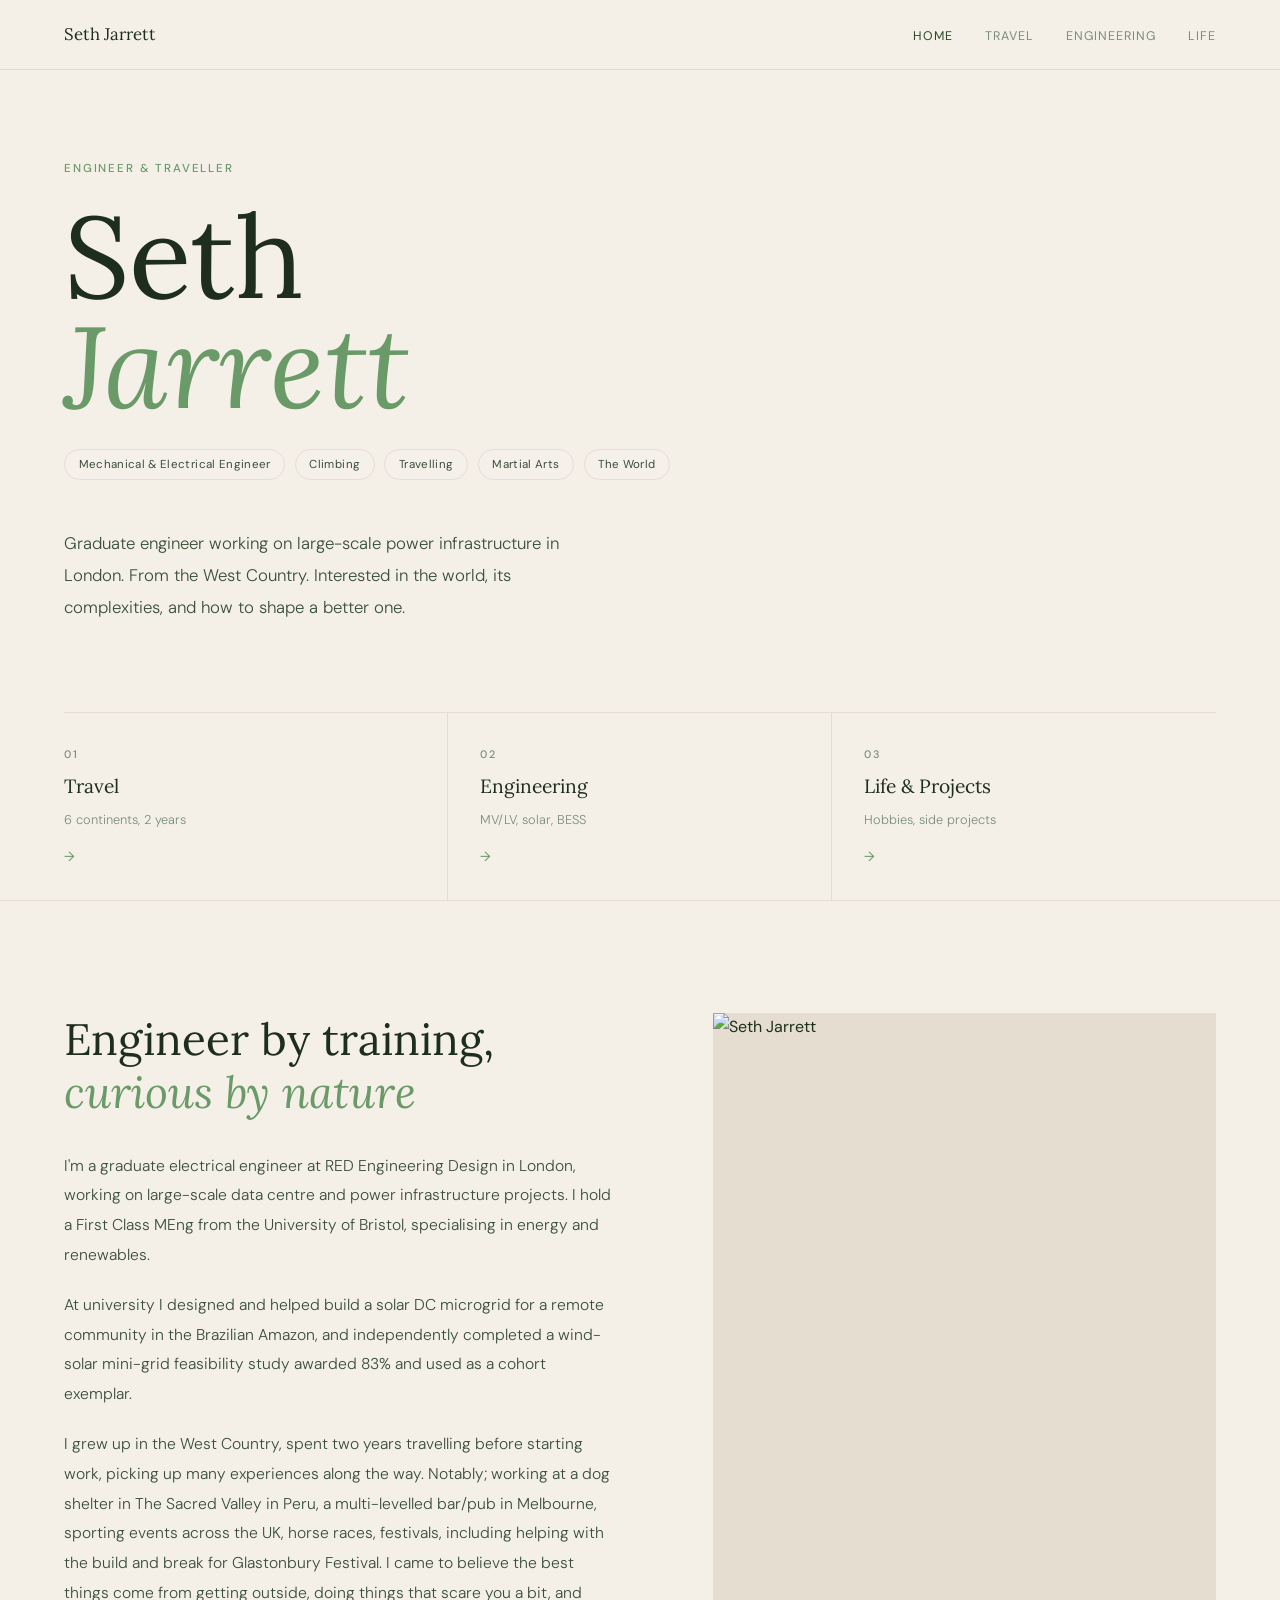
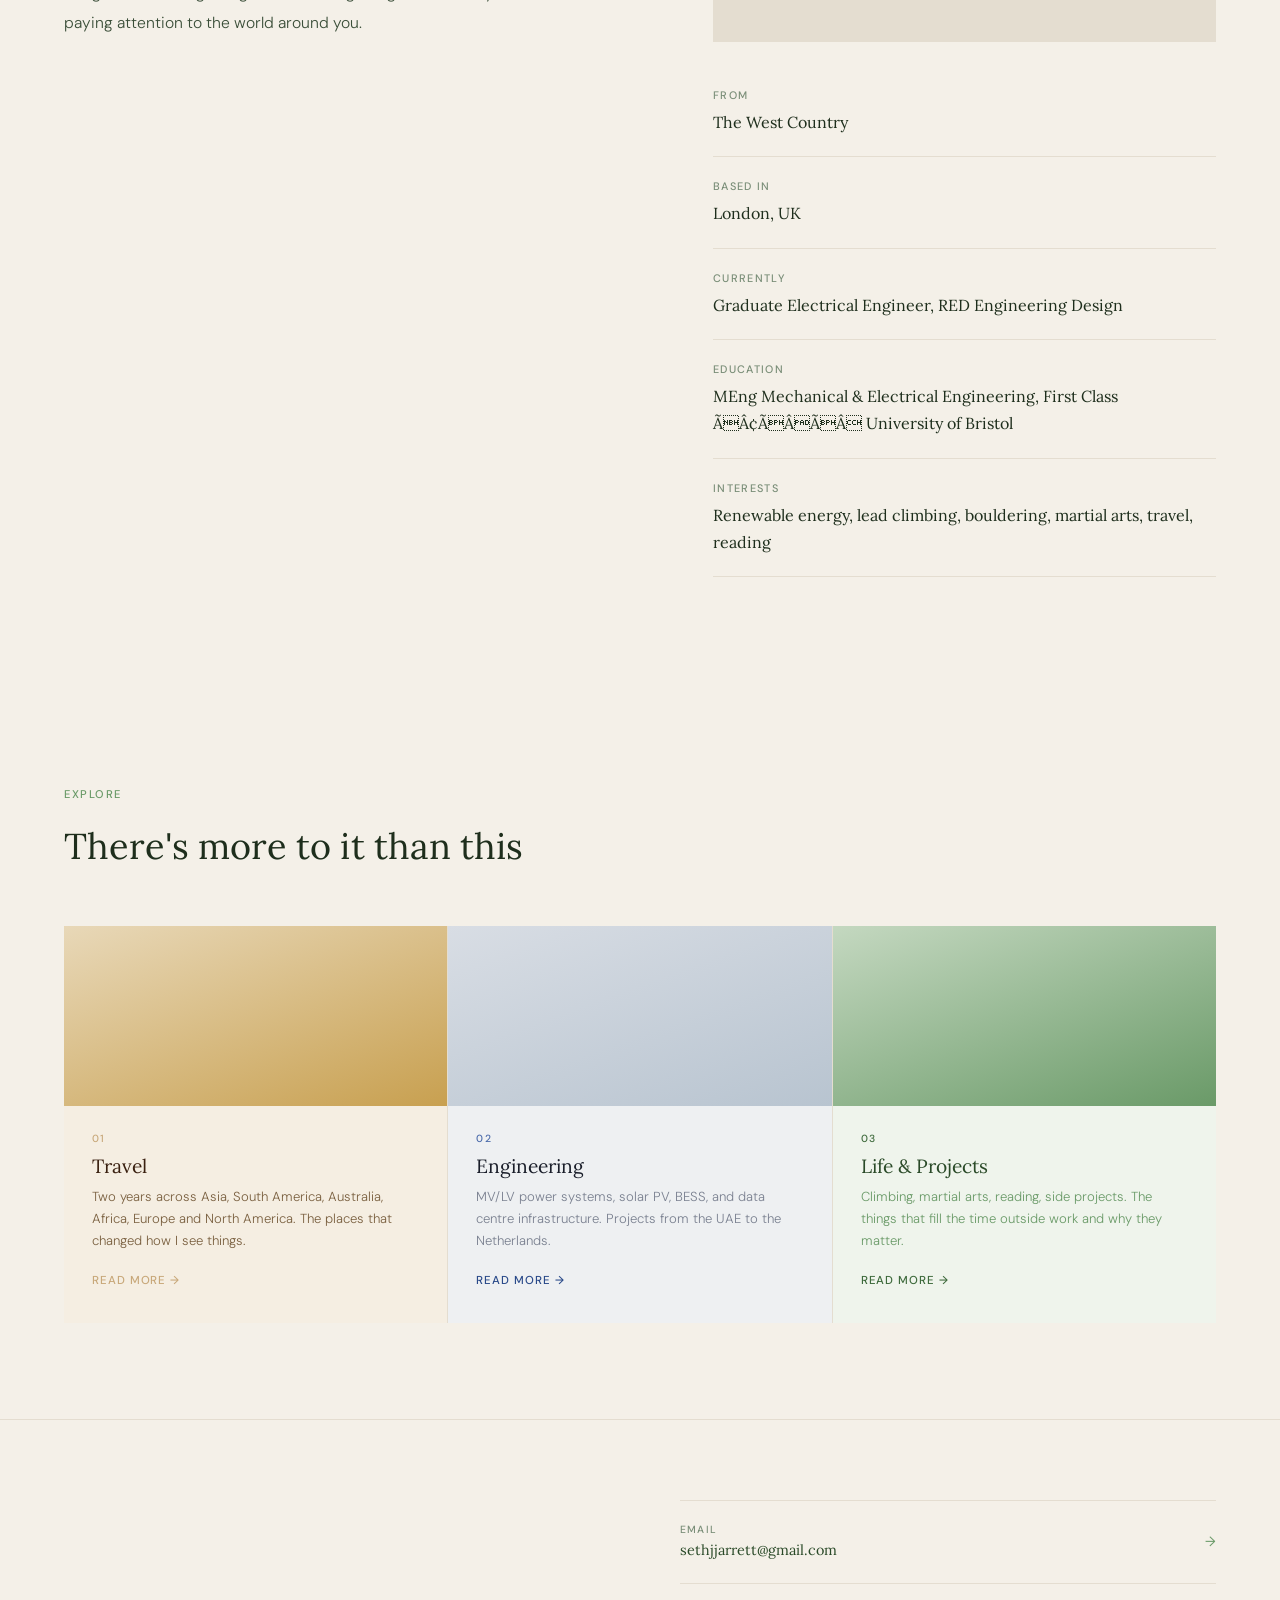
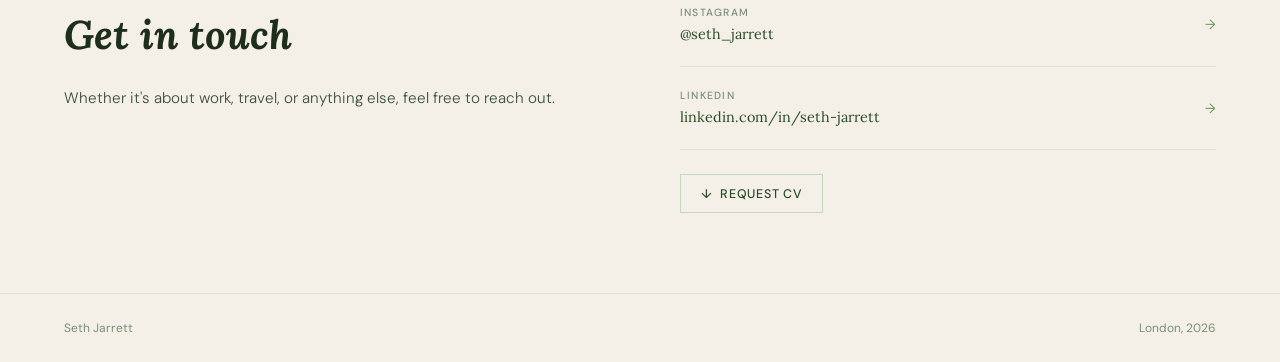
==== index.html @ f886f897 "Fix portrait photo" ====
<!DOCTYPE html>
<html lang="en">
<head>
<meta charset="UTF-8">
<meta name="viewport" content="width=device-width, initial-scale=1.0">
<title>Seth Jarrett</title>
<link rel="preconnect" href="https://fonts.googleapis.com">
<link href="https://fonts.googleapis.com/css2?family=Lora:ital,wght@0,400;0,500;1,400&family=DM+Sans:opsz,wght@9..40,300;9..40,400;9..40,500&display=swap" rel="stylesheet">
<link rel="stylesheet" href="style.css">
<style>
*,*::before,*::after{box-sizing:border-box;margin:0;padding:0;}
html{scroll-behavior:smooth;}
body{font-family:var(--sans);background:var(--stone);color:var(--ink);line-height:1.7;font-size:16px;min-height:100vh;}

nav{position:fixed;top:0;left:0;right:0;z-index:100;display:flex;justify-content:space-between;align-items:center;padding:1.25rem 4rem;background:rgba(244,240,232,0.96);backdrop-filter:blur(12px);border-bottom:1px solid var(--rule);}
.nav-name{font-family:var(--serif);font-size:1.05rem;color:var(--ink);text-decoration:none;}
.nav-links{display:flex;gap:2rem;list-style:none;}
.nav-links a{font-size:0.78rem;color:var(--ink-muted);text-decoration:none;letter-spacing:0.08em;text-transform:uppercase;transition:color 0.25s;}
.nav-links a:hover,.nav-links a.active{color:var(--green);}

.hero{min-height:100vh;display:grid;grid-template-rows:1fr auto;padding:0 4rem;padding-top:80px;}
.hero-main{display:flex;flex-direction:column;justify-content:flex-end;padding-bottom:3rem;}
.hero-eyebrow{font-size:0.72rem;font-weight:500;letter-spacing:0.16em;text-transform:uppercase;color:var(--green-light);margin-bottom:1.5rem;}
.hero-name{font-family:var(--serif);font-size:clamp(4rem,9vw,7.5rem);font-weight:400;line-height:0.95;color:var(--ink);margin-bottom:1.75rem;}
.hero-name em{font-style:italic;color:var(--green-light);}
.hero-desc{font-size:1.05rem;color:var(--ink-soft);font-weight:300;line-height:1.9;max-width:520px;margin-bottom:2.5rem;}
.hero-tags{display:flex;gap:0.6rem;flex-wrap:wrap;margin-bottom:3rem;}
.hero-tag{font-size:0.72rem;font-weight:400;padding:0.3rem 0.85rem;border-radius:20px;letter-spacing:0.03em;background:rgba(255,255,255,0.08);color:var(--ink-soft);border:1px solid var(--stone3);}

.hero-bottom{display:grid;grid-template-columns:1fr 1fr 1fr;border-top:1px solid var(--stone3);}
.hero-nav-card{padding:2rem 0;text-decoration:none;display:flex;flex-direction:column;gap:0.4rem;border-right:1px solid var(--stone3);padding-right:2rem;transition:all 0.2s;}
.hero-nav-card:last-child{border-right:none;padding-left:2rem;padding-right:0;}
.hero-nav-card:nth-child(2){padding-left:2rem;}
.hero-nav-num{font-size:0.68rem;font-weight:500;letter-spacing:0.14em;text-transform:uppercase;color:var(--ink-muted);}
.hero-nav-title{font-family:var(--serif);font-size:1.2rem;color:var(--ink);transition:color 0.2s;}
.hero-nav-card:hover .hero-nav-title{color:var(--green);}
.hero-nav-sub{font-size:0.8rem;color:var(--ink-muted);font-weight:300;}
.hero-nav-arrow{font-size:0.85rem;color:var(--green-light);margin-top:0.5rem;transition:transform 0.2s;}
.hero-nav-card:hover .hero-nav-arrow{transform:translateX(4px);}

.about{padding:7rem 4rem;display:grid;grid-template-columns:1.1fr 1fr;gap:6rem;border-top:1px solid var(--stone3);}
.about-title{font-family:var(--serif);font-size:clamp(1.75rem,3.5vw,2.75rem);font-weight:400;color:var(--ink);line-height:1.2;margin-bottom:2rem;}
.about-title em{font-style:italic;color:var(--green-light);}
.about-body p{font-size:0.98rem;color:var(--ink-soft);font-weight:300;line-height:1.9;margin-bottom:1.25rem;}
.facts{display:flex;flex-direction:column;}
.fact{padding:1.25rem 0;border-bottom:1px solid var(--stone3);}
.fact:first-child{border-top:1px solid var(--stone3);}
.fact-label{font-size:0.68rem;font-weight:500;letter-spacing:0.12em;text-transform:uppercase;color:var(--ink-muted);margin-bottom:0.3rem;}
.fact-value{font-family:var(--serif);font-size:1rem;color:var(--ink);}

.photo-hero{width:100%;height:100%;object-fit:cover;display:block;}
.photo-placeholder{width:100%;height:100%;background:linear-gradient(160deg,var(--stone3) 0%,var(--stone2) 60%,var(--green-pale) 100%);display:flex;flex-direction:column;align-items:center;justify-content:center;gap:1rem;}
.placeholder-text{font-size:0.75rem;letter-spacing:0.12em;text-transform:uppercase;color:var(--ink-muted);opacity:0.5;}

.facts-row{padding:3rem 4rem;display:grid;grid-template-columns:repeat(4,1fr);border-top:1px solid var(--stone3);border-bottom:1px solid var(--stone3);background:var(--stone2);}
.fact-col{padding:0 2rem;border-right:1px solid var(--stone3);}
.fact-col:first-child{padding-left:0;}
.fact-col:last-child{border-right:none;}

.chapters{padding:6rem 4rem;}
.chapters-eyebrow{font-size:0.7rem;font-weight:500;letter-spacing:0.14em;text-transform:uppercase;color:var(--green-light);margin-bottom:0.75rem;}
.chapters-title{font-family:var(--serif);font-size:clamp(1.5rem,3vw,2.25rem);font-weight:400;color:var(--ink);margin-bottom:3rem;}
.chapters-grid{display:grid;grid-template-columns:repeat(3,1fr);gap:1px;background:var(--stone3);}

.chapter-card{text-decoration:none;display:flex;flex-direction:column;background:var(--stone);transition:background 0.25s;}
.chapter-card:hover{background:var(--warm-pale);}
.chapter-swatch{height:180px;position:relative;overflow:hidden;}
.chapter-body{padding:1.5rem 1.75rem 2rem;}
.chapter-num{font-size:0.65rem;font-weight:500;letter-spacing:0.14em;text-transform:uppercase;margin-bottom:0.5rem;}
.chapter-name{font-family:var(--serif);font-size:1.2rem;margin-bottom:0.5rem;line-height:1.2;}
.chapter-desc{font-size:0.82rem;font-weight:300;line-height:1.65;margin-bottom:1.25rem;}
.chapter-link{font-size:0.72rem;font-weight:500;letter-spacing:0.08em;text-transform:uppercase;display:flex;align-items:center;gap:0.4rem;transition:gap 0.2s;}
.chapter-card:hover .chapter-link{gap:0.75rem;}

/* Travel card -- warm amber */
.card-travel{background:#F5EEE2;}
.card-travel .chapter-swatch{background:linear-gradient(160deg,#E8D8B8 0%,#C8A050 100%);}
.card-travel .chapter-num{color:var(--warm);}
.card-travel .chapter-name{color:#3A2010;}
.card-travel .chapter-desc{color:#7A6040;}
.card-travel .chapter-link{color:var(--warm);}

/* Engineering card -- cool slate */
.card-engineering{background:#EEF0F2;}
.card-engineering .chapter-swatch{background:linear-gradient(160deg,#D8DDE4 0%,#B8C4D0 100%);}
.card-engineering .chapter-num{color:var(--eng-blue-light);}
.card-engineering .chapter-name{color:var(--eng-ink);}
.card-engineering .chapter-desc{color:var(--eng-ink-muted);}
.card-engineering .chapter-link{color:var(--eng-blue);}

/* Life card -- sage green */
.card-life{background:#EFF4EC;}
.card-life .chapter-swatch{background:linear-gradient(160deg,var(--green-pale) 0%,var(--green-light) 100%);}
.card-life .chapter-num{color:var(--green-mid);}
.card-life .chapter-name{color:var(--green);}
.card-life .chapter-desc{color:var(--green-light);}
.card-life .chapter-link{color:var(--green-mid);}

.contact-strip{margin:0 4rem 5rem;padding:2.5rem 3rem;background:var(--green-dim);border:1px solid var(--green-pale);display:flex;justify-content:space-between;align-items:center;}
.contact-strip-text{font-family:var(--serif);font-size:1.15rem;font-style:italic;color:var(--ink-soft);}
.contact-links{display:flex;gap:2.5rem;}
.contact-link{font-size:0.85rem;color:var(--green);text-decoration:none;transition:color 0.2s;}
.contact-link:hover{color:var(--green-light);}

.contact-section{padding:5rem 4rem;display:grid;grid-template-columns:1fr 1fr;gap:5rem;align-items:center;border-top:1px solid var(--stone3);}
.contact-title{font-family:var(--serif);font-size:clamp(1.5rem,3.5vw,2.5rem);font-style:italic;color:var(--ink);margin-bottom:1rem;}
.contact-sub{font-size:0.95rem;color:var(--ink-soft);font-weight:300;line-height:1.8;}
.contact-link-row{display:flex;align-items:center;justify-content:space-between;padding:1.25rem 0;border-bottom:1px solid var(--stone3);text-decoration:none;transition:padding-left 0.2s;}
.contact-link-row:first-child{border-top:1px solid var(--stone3);}
.contact-link-row:hover{padding-left:0.5rem;}
.contact-link-label{font-size:0.65rem;font-weight:500;letter-spacing:0.12em;text-transform:uppercase;color:var(--ink-muted);}
.contact-link-value{font-size:0.9rem;color:var(--green);font-family:var(--serif);}
.contact-link-arrow{font-size:0.85rem;color:var(--green-light);}

footer{padding:1.5rem 4rem;border-top:1px solid var(--stone3);display:flex;justify-content:space-between;}
.footer-text{font-size:0.75rem;color:var(--ink-muted);}

.cv-trigger{display:inline-flex;align-items:center;gap:0.5rem;font-size:0.78rem;font-weight:500;letter-spacing:0.06em;text-transform:uppercase;color:var(--green);border:1.5px solid var(--green-pale);padding:0.65rem 1.25rem;cursor:pointer;background:transparent;transition:all 0.2s;font-family:var(--sans);margin-top:1.5rem;}
.cv-trigger:hover{background:var(--green-dim);border-color:var(--green-light);}
.cv-overlay{position:fixed;inset:0;background:rgba(30,46,28,0.55);backdrop-filter:blur(4px);z-index:200;display:flex;align-items:center;justify-content:center;opacity:0;pointer-events:none;transition:opacity 0.25s;}
.cv-overlay.open{opacity:1;pointer-events:all;}
.cv-modal{background:var(--stone);max-width:460px;width:calc(100% - 3rem);padding:2.75rem;position:relative;transform:translateY(16px);transition:transform 0.25s;}
.cv-overlay.open .cv-modal{transform:none;}
.cv-close{position:absolute;top:1.1rem;right:1.1rem;background:none;border:none;font-size:1.3rem;color:var(--ink-muted);cursor:pointer;line-height:1;padding:0.2rem 0.4rem;}
.cv-eyebrow{font-size:0.68rem;font-weight:500;letter-spacing:0.14em;text-transform:uppercase;color:var(--green-light);margin-bottom:0.6rem;}
.cv-title{font-family:var(--serif);font-size:1.55rem;font-weight:400;color:var(--ink);margin-bottom:0.6rem;}
.cv-sub{font-size:0.88rem;color:var(--ink-soft);font-weight:300;line-height:1.7;margin-bottom:1.75rem;}
.cv-form{display:flex;flex-direction:column;gap:0.85rem;}
.cv-input{padding:0.7rem 0.9rem;border:1.5px solid var(--stone3);background:var(--stone);font-size:0.88rem;font-family:var(--sans);color:var(--ink);outline:none;transition:border-color 0.2s;}
.cv-input:focus{border-color:var(--green-light);}
.cv-submit{padding:0.8rem 1.4rem;background:var(--green);color:#fff;border:none;font-size:0.8rem;font-weight:500;letter-spacing:0.06em;text-transform:uppercase;font-family:var(--sans);cursor:pointer;transition:background 0.2s;text-align:left;}
.cv-submit:hover{background:var(--green-mid);}
.cv-done{display:none;text-align:center;padding:0.5rem 0;}
.cv-done-check{font-size:1.75rem;margin-bottom:0.6rem;}
.cv-done-title{font-family:var(--serif);font-size:1.1rem;color:var(--ink);margin-bottom:0.35rem;}
.cv-done-sub{font-size:0.83rem;color:var(--ink-muted);font-weight:300;}

.fade{opacity:0;transform:translateY(16px);transition:opacity 0.65s ease,transform 0.65s ease;}
.fade.in{opacity:1;transform:none;}

@media(max-width:860px){
  nav{padding:1rem 1.5rem;}
  .hero{padding:0 1.5rem;padding-top:80px;}
  .hero-bottom{grid-template-columns:1fr;}
  .hero-nav-card,.hero-nav-card:nth-child(2),.hero-nav-card:last-child{padding:1.25rem 0;border-right:none;border-bottom:1px solid var(--stone3);}
  .about{padding:4rem 1.5rem;grid-template-columns:1fr;gap:3rem;}
  .facts-row{padding:2rem 1.5rem;grid-template-columns:1fr 1fr;}
  .chapters{padding:4rem 1.5rem;}
  .chapters-grid{grid-template-columns:1fr;}
  .contact-strip{margin:0 1.5rem 3rem;flex-direction:column;gap:1.5rem;text-align:center;}
  .contact-links{flex-direction:column;gap:0.75rem;align-items:center;}
  .contact-section{padding:4rem 1.5rem;grid-template-columns:1fr;gap:3rem;}
  footer{padding:1.5rem;flex-direction:column;gap:0.4rem;}
}
</style>
</head>
<body>

<nav>
  <a href="index.html" class="nav-name">Seth Jarrett</a>
  <ul class="nav-links">
    <li><a href="index.html" class="active">Home</a></li>
    <li><a href="travel.html">Travel</a></li>
    <li><a href="engineering.html">Engineering</a></li>
    <li><a href="life.html">Life</a></li>
  </ul>
</nav>

<section class="hero">
  <div class="hero-main">
    <p class="hero-eyebrow">Engineer &amp; Traveller</p>
    <h1 class="hero-name">Seth<br><em>Jarrett</em></h1>
    <div class="hero-tags">
      <span class="hero-tag">Mechanical &amp; Electrical Engineer</span>
      <span class="hero-tag">Climbing</span>
      <span class="hero-tag">Travelling</span>
      <span class="hero-tag">Martial Arts</span>
      <span class="hero-tag">The World</span>
    </div>
    <p class="hero-desc">Graduate engineer working on large-scale power infrastructure in London. From the West Country. Interested in the world, its complexities, and how to shape a better one.</p>
  </div>
  <div class="hero-bottom">
    <a href="travel.html" class="hero-nav-card">
      <span class="hero-nav-num">01</span>
      <span class="hero-nav-title">Travel</span>
      <span class="hero-nav-sub">6 continents, 2 years</span>
      <span class="hero-nav-arrow">&#8594;</span>
    </a>
    <a href="engineering.html" class="hero-nav-card">
      <span class="hero-nav-num">02</span>
      <span class="hero-nav-title">Engineering</span>
      <span class="hero-nav-sub">MV/LV, solar, BESS</span>
      <span class="hero-nav-arrow">&#8594;</span>
    </a>
    <a href="life.html" class="hero-nav-card">
      <span class="hero-nav-num">03</span>
      <span class="hero-nav-title">Life &amp; Projects</span>
      <span class="hero-nav-sub">Hobbies, side projects</span>
      <span class="hero-nav-arrow">&#8594;</span>
    </a>
  </div>
</section>

<section class="about">
  <div class="fade">
    <h2 class="about-title">Engineer by training,<br><em>curious by nature</em></h2>
    <div class="about-body">
      <p id="bio-p1">I'm a graduate electrical engineer at RED Engineering Design in London, working on large-scale data centre and power infrastructure projects. I hold a First Class MEng from the University of Bristol, specialising in energy and renewables.</p>
      <p id="bio-p2">At university I designed and helped build a solar DC microgrid for a remote community in the Brazilian Amazon, and independently completed a wind-solar mini-grid feasibility study awarded 83% and used as a cohort exemplar.</p>
      <p id="bio-p3">I grew up in the West Country, spent two years travelling before starting work, picking up many experiences along the way. Notably; working at dog shelter in The Sacred Valley in Peru, a multi-levelled bar/pub in Melbourne, sporting events across the UK, horse races, festivals, including helping with the build and break for Glastonbury Festival. I came to believe the best things come from getting outside, doing things that scare you a bit, and paying attention to the world around you.</p>
    </div>
  </div>
  <div class="facts fade">
    <div style="margin-bottom:1.5rem;aspect-ratio:4/5;overflow:hidden;background:var(--stone3);">
      <img id="photo-portrait" class="photo-hero" src="photos/Index/me.jpeg" alt="Seth Jarrett" style="width:100%;height:100%;object-fit:cover;display:block;">
    </div>
    <div class="fact"><div class="fact-label">From</div><div class="fact-value" id="fact-from">The West Country</div></div>
    <div class="fact"><div class="fact-label">Based in</div><div class="fact-value" id="fact-based">London, UK</div></div>
    <div class="fact"><div class="fact-label">Currently</div><div class="fact-value" id="fact-currently">Graduate Electrical Engineer, RED Engineering Design</div></div>
    <div class="fact"><div class="fact-label">Education</div><div class="fact-value" id="fact-education">MEng Mechanical &amp; Electrical Engineering, First Class -- University of Bristol</div></div>
    <div class="fact"><div class="fact-label">Interests</div><div class="fact-value" id="fact-interests">Renewable energy, lead climbing, bouldering, martial arts, travel, reading</div></div>
  </div>
</section>

<section class="chapters">
  <p class="chapters-eyebrow">Explore</p>
  <h2 class="chapters-title">There's more to it than this</h2>
  <div class="chapters-grid">

    <a href="travel.html" class="chapter-card card-travel fade">
      <div class="chapter-swatch"></div>
      <div class="chapter-body">
        <div class="chapter-num">01</div>
        <div class="chapter-name">Travel</div>
        <p class="chapter-desc">Two years across Asia, South America, Australia, Africa, Europe and North America. The places that changed how I see things.</p>
        <span class="chapter-link">Read more &#8594;</span>
      </div>
    </a>

    <a href="engineering.html" class="chapter-card card-engineering fade">
      <div class="chapter-swatch"></div>
      <div class="chapter-body">
        <div class="chapter-num">02</div>
        <div class="chapter-name">Engineering</div>
        <p class="chapter-desc">MV/LV power systems, solar PV, BESS, and data centre infrastructure. Projects from the UAE to the Netherlands.</p>
        <span class="chapter-link">Read more &#8594;</span>
      </div>
    </a>

    <a href="life.html" class="chapter-card card-life fade">
      <div class="chapter-swatch"></div>
      <div class="chapter-body">
        <div class="chapter-num">03</div>
        <div class="chapter-name">Life &amp; Projects</div>
        <p class="chapter-desc">Climbing, martial arts, reading, side projects. The things that fill the time outside work and why they matter.</p>
        <span class="chapter-link">Read more &#8594;</span>
      </div>
    </a>

  </div>
</section>

<section class="contact-section">
  <div class="fade">
    <h2 class="contact-title">Get in touch</h2>
    <p class="contact-sub">Whether it's about work, travel, or anything else, feel free to reach out.</p>
  </div>
  <div class="fade">
    <a href="mailto:sethjjarrett@gmail.com" class="contact-link-row">
      <div><div class="contact-link-label">Email</div><div class="contact-link-value">sethjjarrett@gmail.com</div></div>
      <span class="contact-link-arrow">&#8594;</span>
    </a>
    <a href="https://instagram.com/seth_jarrett" class="contact-link-row" target="_blank" rel="noopener">
      <div><div class="contact-link-label">Instagram</div><div class="contact-link-value">@seth_jarrett</div></div>
      <span class="contact-link-arrow">&#8594;</span>
    </a>
    <a href="https://linkedin.com/in/seth-jarrett" class="contact-link-row" target="_blank" rel="noopener">
      <div><div class="contact-link-label">LinkedIn</div><div class="contact-link-value">linkedin.com/in/seth-jarrett</div></div>
      <span class="contact-link-arrow">&#8594;</span>
    </a>
    <button class="cv-trigger" onclick="document.getElementById('cvOverlay').classList.add('open')">&#8595;&nbsp; Request CV</button>
  </div>
</section>

<div class="cv-overlay" id="cvOverlay" onclick="if(event.target===this)this.classList.remove('open')">
  <div class="cv-modal">
    <button class="cv-close" onclick="document.getElementById('cvOverlay').classList.remove('open')">&times;</button>
    <p class="cv-eyebrow">Seth Jarrett</p>
    <h2 class="cv-title">Request my CV</h2>
    <p class="cv-sub">Leave your name and email and I'll send it across within a couple of days.</p>
    <div class="cv-form" id="cvForm">
      <input class="cv-input" type="text" id="cvName" placeholder="Your name" required>
      <input class="cv-input" type="email" id="cvEmail" placeholder="Your email" required>
      <input class="cv-input" type="text" id="cvContext" placeholder="Company / context (optional)">
      <button class="cv-submit" onclick="submitCV()">Send request &nbsp;&#8594;</button>
    </div>
    <div class="cv-done" id="cvDone">
      <div class="cv-done-check">&#10003;</div>
      <div class="cv-done-title">Request received</div>
      <div class="cv-done-sub">I'll be in touch within a couple of days.</div>
    </div>
  </div>
</div>

<footer>
  <span class="footer-text">Seth Jarrett</span>
  <span class="footer-text">London, 2026</span>
</footer>

<script>
const obs=new IntersectionObserver(entries=>entries.forEach((e,i)=>{if(e.isIntersecting){setTimeout(()=>e.target.classList.add('in'),i*100);obs.unobserve(e.target);}}),{threshold:0.1});
document.querySelectorAll('.fade').forEach(el=>obs.observe(el));

document.addEventListener('keydown',e=>{if(e.key==='Escape')document.getElementById('cvOverlay').classList.remove('open');});

// Load content from content.json (managed via admin.html)
fetch('content.json')
  .then(r => r.json())
  .then(data => {
    const t = (id, val) => { const el = document.getElementById(id); if (el && val) el.textContent = val; };
    const img = (id, url) => { const el = document.getElementById(id); if (el && url) el.src = url; };
    t('bio-p1', data.home.bio_p1);
    t('bio-p2', data.home.bio_p2);
    t('bio-p3', data.home.bio_p3);
    t('fact-from', data.home.fact_from);
    t('fact-based', data.home.fact_based);
    t('fact-currently', data.home.fact_currently);
    t('fact-education', data.home.fact_education);
    t('fact-interests', data.home.fact_interests);
    img('photo-portrait', data.photos.home_portrait);
  })
  .catch(() => { /* content.json not found — hardcoded content displays instead */ });

function submitCV(){
  const name=document.getElementById('cvName').value.trim();
  const email=document.getElementById('cvEmail').value.trim();
  if(!name||!email){alert('Please fill in your name and email.');return;}
  const subject=encodeURIComponent('CV Request from '+name);
  const body=encodeURIComponent('Name: '+name+'\nEmail: '+email+'\nContext: '+(document.getElementById('cvContext').value.trim()||'Not provided'));
  window.location.href='mailto:sethjjarrett@gmail.com?subject='+subject+'&body='+body;
  document.getElementById('cvForm').style.display='none';
  document.getElementById('cvDone').style.display='block';
}
</script>
</body>
</html>
---- style.css ----
/* ============================================================
   SETH JARRETT -- SITE THEME
   Edit colours here and they update across the whole site.
   ============================================================ */

:root {

  /* --- FONTS --- */
  --serif: 'Lora', Georgia, serif;
  --sans:  'DM Sans', system-ui, sans-serif;

  /* --- CORE PALETTE (home, life, engineering) --- */
  --green:        #2A4A28;
  --green-mid:    #3E6A3C;
  --green-light:  #6A9A68;
  --green-pale:   #C4D8C0;
  --green-dim:    rgba(106,154,104,0.10);

  --stone:        #F4F0E8;
  --stone2:       #EDE7DA;
  --stone3:       #E4DDD0;

  --ink:          #1E2E1C;
  --ink-soft:     #3A4E38;
  --ink-muted:    #7A8E78;

  --warm:         #C8A87A;
  --warm-pale:    #EEE4D4;

  --rule:         rgba(42,74,40,0.12);

  /* --- ENGINEERING PAGE --- */
  --eng-bg:       #F7F5F0;
  --eng-bg2:      #EEEAE0;
  --eng-bg3:      #E4DFD2;
  --eng-ink:      #1A1E2A;
  --eng-ink-soft: #3A4050;
  --eng-ink-muted:#7A8090;
  --eng-blue:     #2A4A8A;
  --eng-blue-light:#4A6AAA;
  --eng-blue-pale: #D8E0F0;
  --eng-rule:     rgba(42,74,138,0.14);

  /* --- TRAVEL PAGE THEMES (scroll-driven colour shifts) --- */

  /* Hero / reflection -- meadow green */
  --t-meadow-bg:       #F5F0E8;
  --t-meadow-text:     #2C2820;
  --t-meadow-soft:     #5C5448;
  --t-meadow-muted:    #9C9488;
  --t-meadow-accent:   #3A8C3A;
  --t-meadow-rule:     rgba(58,140,58,0.15);
  --t-meadow-nav:      rgba(245,240,232,0.96);

  /* North America -- city grey */
  --t-namerica-bg:     #C8CDD8;
  --t-namerica-text:   #141820;
  --t-namerica-soft:   #343840;
  --t-namerica-muted:  #787D88;
  --t-namerica-accent: #404858;
  --t-namerica-rule:   rgba(64,72,88,0.20);
  --t-namerica-nav:    rgba(200,205,216,0.96);

  /* Asia -- deep jungle */
  --t-jungle-bg:       #0E2010;
  --t-jungle-text:     #D0EAC0;
  --t-jungle-soft:     #70A860;
  --t-jungle-muted:    #3A6030;
  --t-jungle-accent:   #8CD858;
  --t-jungle-rule:     rgba(140,216,88,0.15);
  --t-jungle-nav:      rgba(14,32,16,0.96);

  /* Australia -- open sky */
  --t-outback-bg:      #E8F4FC;
  --t-outback-text:    #182030;
  --t-outback-soft:    #406080;
  --t-outback-muted:   #8090A8;
  --t-outback-accent:  #2878B8;
  --t-outback-rule:    rgba(40,120,184,0.15);
  --t-outback-nav:     rgba(232,244,252,0.97);

  /* Japan -- cherry blossom */
  --t-japan-bg:        #F8F0F4;
  --t-japan-text:      #280818;
  --t-japan-soft:      #582840;
  --t-japan-muted:     #A08090;
  --t-japan-accent:    #C03870;
  --t-japan-rule:      rgba(192,56,112,0.15);
  --t-japan-nav:       rgba(248,240,244,0.97);

  /* Africa -- dry heat */
  --t-africa-bg:       #F8F0D8;
  --t-africa-text:     #2A1400;
  --t-africa-soft:     #6A4010;
  --t-africa-muted:    #A08050;
  --t-africa-accent:   #C87010;
  --t-africa-rule:     rgba(200,112,16,0.18);
  --t-africa-nav:      rgba(248,240,216,0.97);

  /* Europe -- metropolitan indigo */
  --t-europe-bg:       #181428;
  --t-europe-text:     #D8D0F0;
  --t-europe-soft:     #9088C0;
  --t-europe-muted:    #605880;
  --t-europe-accent:   #9888E0;
  --t-europe-rule:     rgba(152,136,224,0.18);
  --t-europe-nav:      rgba(24,20,40,0.96);

  /* South America -- tropical green */
  --t-andes-bg:        #D8F0C8;
  --t-andes-text:      #0A2008;
  --t-andes-soft:      #286820;
  --t-andes-muted:     #5A9848;
  --t-andes-accent:    #1A6810;
  --t-andes-rule:      rgba(26,104,16,0.15);
  --t-andes-nav:       rgba(216,240,200,0.97);

  /* --- REGION SUBPAGE PALETTES --- */

  /* Asia subpage */
  --r-asia-bg:         #0E2010;
  --r-asia-bg2:        #142818;
  --r-asia-bg3:        #1A3020;
  --r-asia-text:       #D0EAC0;
  --r-asia-soft:       #80B870;
  --r-asia-muted:      #3A6030;
  --r-asia-accent:     #8CD858;
  --r-asia-rule:       rgba(140,216,88,0.15);

  /* Australia subpage */
  --r-aus-bg:          #E8F4FC;
  --r-aus-bg2:         #DCF0FA;
  --r-aus-bg3:         #C8E4F4;
  --r-aus-text:        #182030;
  --r-aus-soft:        #406080;
  --r-aus-muted:       #8090A8;
  --r-aus-accent:      #2878B8;
  --r-aus-rule:        rgba(40,120,184,0.15);

  /* Japan subpage */
  --r-jpn-bg:          #F8F0F4;
  --r-jpn-bg2:         #F0E4EC;
  --r-jpn-bg3:         #E4D0DC;
  --r-jpn-text:        #280818;
  --r-jpn-soft:        #582840;
  --r-jpn-muted:       #A08090;
  --r-jpn-accent:      #C03870;
  --r-jpn-rule:        rgba(192,56,112,0.12);

  /* Africa subpage */
  --r-afr-bg:          #FAF6F0;
  --r-afr-bg2:         #F5EEE4;
  --r-afr-bg3:         #EDE0CC;
  --r-afr-text:        #1E1008;
  --r-afr-soft:        #5A3C18;
  --r-afr-muted:       #A88060;
  --r-afr-accent:      #C87010;
  --r-afr-rule:        rgba(200,112,16,0.15);

  /* Europe subpage */
  --r-eur-bg:          #181428;
  --r-eur-bg2:         #201A34;
  --r-eur-bg3:         #282040;
  --r-eur-text:        #D8D0F0;
  --r-eur-soft:        #9088C0;
  --r-eur-muted:       #605880;
  --r-eur-accent:      #9888E0;
  --r-eur-rule:        rgba(152,136,224,0.15);

  /* South America subpage */
  --r-sam-bg:          #D8F0C8;
  --r-sam-bg2:         #CCE8BA;
  --r-sam-bg3:         #B8D8A4;
  --r-sam-text:        #0A2008;
  --r-sam-soft:        #286820;
  --r-sam-muted:       #5A9848;
  --r-sam-accent:      #1A6810;
  --r-sam-rule:        rgba(26,104,16,0.15);

  /* North America subpage -- city themes */
  --nam-nyc-bg:        #F2EBE0;
  --nam-nyc-bg2:       #E8DDD0;
  --nam-nyc-bg3:       #DDD0C0;
  --nam-nyc-text:      #1A140A;
  --nam-nyc-soft:      #3A2E1E;
  --nam-nyc-muted:     #8A7A60;
  --nam-nyc-accent:    #C0861A;
  --nam-nyc-rule:      rgba(192,134,26,0.15);
  --nam-nyc-nav:       rgba(242,235,224,0.96);

  --nam-dc-bg:         #E8EAEE;
  --nam-dc-bg2:        #DDE0E6;
  --nam-dc-bg3:        #CED2DA;
  --nam-dc-text:       #12161E;
  --nam-dc-soft:       #38404E;
  --nam-dc-muted:      #7A8090;
  --nam-dc-accent:     #485878;
  --nam-dc-rule:       rgba(72,88,120,0.15);
  --nam-dc-nav:        rgba(232,234,238,0.97);

  --nam-miami-bg:      #1A0828;
  --nam-miami-bg2:     #220A34;
  --nam-miami-bg3:     #2E1040;
  --nam-miami-text:    #F0D8F8;
  --nam-miami-soft:    #C090E0;
  --nam-miami-muted:   #805898;
  --nam-miami-accent:  #E060C0;
  --nam-miami-rule:    rgba(224,96,192,0.18);
  --nam-miami-nav:     rgba(26,8,40,0.96);

  /* -------------------------------------------------- */
  /* ASIA -- per country themes                          */
  /* -------------------------------------------------- */

  /* Nepal -- mountain blue-grey */
  --asia-nepal-bg:     #E8EEF4; --asia-nepal-bg2:  #DCE4EE; --asia-nepal-bg3:  #C8D4E4;
  --asia-nepal-text:   #101828; --asia-nepal-soft:  #384860; --asia-nepal-muted: #7888A0;
  --asia-nepal-accent: #3860A0; --asia-nepal-rule:  rgba(56,96,160,0.15); --asia-nepal-nav: rgba(232,238,244,0.97);

  /* Cambodia -- warm jungle rust */
  --asia-camb-bg:      #2A1008; --asia-camb-bg2:   #361408; --asia-camb-bg3:   #421A0A;
  --asia-camb-text:    #F0D8B8; --asia-camb-soft:   #C09060; --asia-camb-muted:  #806040;
  --asia-camb-accent:  #E08030; --asia-camb-rule:   rgba(224,128,48,0.18); --asia-camb-nav: rgba(42,16,8,0.96);

  /* Thailand -- tropical teal */
  --asia-thai-bg:      #0A2420; --asia-thai-bg2:   #0E2C28; --asia-thai-bg3:   #123430;
  --asia-thai-text:    #C0F0E0; --asia-thai-soft:   #60C0A0; --asia-thai-muted:  #308060;
  --asia-thai-accent:  #40E0B0; --asia-thai-rule:   rgba(64,224,176,0.15); --asia-thai-nav: rgba(10,36,32,0.96);

  /* Laos -- misty sage */
  --asia-laos-bg:      #EAF0E4; --asia-laos-bg2:   #DDE8D6; --asia-laos-bg3:   #CCDCC4;
  --asia-laos-text:    #182010; --asia-laos-soft:   #405830; --asia-laos-muted:  #809070;
  --asia-laos-accent:  #507840; --asia-laos-rule:   rgba(80,120,64,0.15); --asia-laos-nav: rgba(234,240,228,0.97);

  /* Vietnam -- deep emerald */
  --asia-viet-bg:      #082018; --asia-viet-bg2:   #0C2820; --asia-viet-bg3:   #103028;
  --asia-viet-text:    #B0E8D0; --asia-viet-soft:   #50A880; --asia-viet-muted:  #286848;
  --asia-viet-accent:  #30D890; --asia-viet-rule:   rgba(48,216,144,0.15); --asia-viet-nav: rgba(8,32,24,0.96);

  /* Malaysia -- warm ochre */
  --asia-malay-bg:     #F5EED8; --asia-malay-bg2:  #EDE4C8; --asia-malay-bg3:  #E0D4B0;
  --asia-malay-text:   #1E1808; --asia-malay-soft:  #504010; --asia-malay-muted: #A09060;
  --asia-malay-accent: #B88020; --asia-malay-rule:  rgba(184,128,32,0.15); --asia-malay-nav: rgba(245,238,216,0.97);

  /* Singapore -- clean slate */
  --asia-sing-bg:      #F0F2F5; --asia-sing-bg2:   #E4E8EE; --asia-sing-bg3:   #D4DAE4;
  --asia-sing-text:    #101418; --asia-sing-soft:   #384050; --asia-sing-muted:  #7880A0;
  --asia-sing-accent:  #2840A0; --asia-sing-rule:   rgba(40,64,160,0.12); --asia-sing-nav: rgba(240,242,245,0.97);

  /* Philippines -- ocean blue */
  --asia-phil-bg:      #082840; --asia-phil-bg2:   #0A3050; --asia-phil-bg3:   #0E3860;
  --asia-phil-text:    #B0D8F8; --asia-phil-soft:   #5098D8; --asia-phil-muted:  #285888;
  --asia-phil-accent:  #40B8F8; --asia-phil-rule:   rgba(64,184,248,0.15); --asia-phil-nav: rgba(8,40,64,0.96);

  /* Indonesia -- volcanic warm */
  --asia-indo-bg:      #200808; --asia-indo-bg2:   #280A08; --asia-indo-bg3:   #340E08;
  --asia-indo-text:    #F8D8B0; --asia-indo-soft:   #D08050; --asia-indo-muted:  #885030;
  --asia-indo-accent:  #F06020; --asia-indo-rule:   rgba(240,96,32,0.18); --asia-indo-nav: rgba(32,8,8,0.96);

  /* -------------------------------------------------- */
  /* AUSTRALIA -- per city themes                        */
  /* -------------------------------------------------- */

  /* Melbourne -- cool urban grey */
  --aus-melb-bg:       #EAEEF2; --aus-melb-bg2:    #DDE3EB; --aus-melb-bg3:    #CDD5DF;
  --aus-melb-text:     #101620; --aus-melb-soft:    #384258; --aus-melb-muted:   #788098;
  --aus-melb-accent:   #3858A8; --aus-melb-rule:    rgba(56,88,168,0.14); --aus-melb-nav: rgba(234,238,242,0.97);

  /* East Coast -- bright sand and sky */
  --aus-east-bg:       #FDF8EC; --aus-east-bg2:    #F8F0D8; --aus-east-bg3:    #F0E4C0;
  --aus-east-text:     #201808; --aus-east-soft:    #605030; --aus-east-muted:   #A89060;
  --aus-east-accent:   #D08820; --aus-east-rule:    rgba(208,136,32,0.15); --aus-east-nav: rgba(253,248,236,0.97);

  /* Sydney -- harbour blue */
  --aus-syd-bg:        #082840; --aus-syd-bg2:     #0A3250; --aus-syd-bg3:     #0E3C60;
  --aus-syd-text:      #C0E0F8; --aus-syd-soft:     #60A8E0; --aus-syd-muted:    #306890;
  --aus-syd-accent:    #50C0F8; --aus-syd-rule:     rgba(80,192,248,0.15); --aus-syd-nav: rgba(8,40,64,0.96);

  /* -------------------------------------------------- */
  /* JAPAN -- per city themes                            */
  /* -------------------------------------------------- */

  /* Tokyo -- neon dark */
  --jpn-tokyo-bg:      #080818; --jpn-tokyo-bg2:   #0C0C22; --jpn-tokyo-bg3:   #10103A;
  --jpn-tokyo-text:    #E0D8F8; --jpn-tokyo-soft:   #9088D0; --jpn-tokyo-muted:  #504870;
  --jpn-tokyo-accent:  #B040F8; --jpn-tokyo-rule:   rgba(176,64,248,0.18); --jpn-tokyo-nav: rgba(8,8,24,0.96);

  /* Fuji -- crisp white/ice */
  --jpn-fuji-bg:       #F4F6F8; --jpn-fuji-bg2:    #E8EDF2; --jpn-fuji-bg3:    #D8E0EA;
  --jpn-fuji-text:     #101418; --jpn-fuji-soft:    #384858; --jpn-fuji-muted:   #7888A0;
  --jpn-fuji-accent:   #285888; --jpn-fuji-rule:    rgba(40,88,136,0.12); --jpn-fuji-nav: rgba(244,246,248,0.97);

  /* Osaka -- warm amber night */
  --jpn-osaka-bg:      #1A1008; --jpn-osaka-bg2:   #221408; --jpn-osaka-bg3:   #2A1A08;
  --jpn-osaka-text:    #F8E0B8; --jpn-osaka-soft:   #D0A060; --jpn-osaka-muted:  #806030;
  --jpn-osaka-accent:  #F0A020; --jpn-osaka-rule:   rgba(240,160,32,0.18); --jpn-osaka-nav: rgba(26,16,8,0.96);

  /* Kyoto -- cherry blossom */
  --jpn-kyoto-bg:      #FDF0F5; --jpn-kyoto-bg2:   #F8E4EE; --jpn-kyoto-bg3:   #F0D0E4;
  --jpn-kyoto-text:    #280818; --jpn-kyoto-soft:   #602840; --jpn-kyoto-muted:  #B08898;
  --jpn-kyoto-accent:  #D03868; --jpn-kyoto-rule:   rgba(208,56,104,0.12); --jpn-kyoto-nav: rgba(253,240,245,0.97);

  /* -------------------------------------------------- */
  /* AFRICA -- per city themes                           */
  /* -------------------------------------------------- */

  /* Casablanca -- white and silver */
  --afr-casa-bg:       #F8F8F4; --afr-casa-bg2:    #F0F0EC; --afr-casa-bg3:    #E4E4DC;
  --afr-casa-text:     #181818; --afr-casa-soft:    #484840; --afr-casa-muted:   #909088;
  --afr-casa-accent:   #385878; --afr-casa-rule:    rgba(56,88,120,0.12); --afr-casa-nav: rgba(248,248,244,0.97);

  /* Marrakech -- deep terracotta */
  --afr-marra-bg:      #200808; --afr-marra-bg2:   #2C0C08; --afr-marra-bg3:   #380E08;
  --afr-marra-text:    #F8D8A8; --afr-marra-soft:   #D09060; --afr-marra-muted:  #886040;
  --afr-marra-accent:  #E05818; --afr-marra-rule:   rgba(224,88,24,0.18); --afr-marra-nav: rgba(32,8,8,0.96);

  /* -------------------------------------------------- */
  /* EUROPE -- per city themes                           */
  /* -------------------------------------------------- */

  /* Paris -- warm golden */
  --eur-paris-bg:      #1C1408; --eur-paris-bg2:   #241808; --eur-paris-bg3:   #2C1E08;
  --eur-paris-text:    #F8E8B8; --eur-paris-soft:   #D0A848; --eur-paris-muted:  #806830;
  --eur-paris-accent:  #F0C020; --eur-paris-rule:   rgba(240,192,32,0.18); --eur-paris-nav: rgba(28,20,8,0.96);

  /* Bosnia -- earthy grey-green */
  --eur-bosnia-bg:     #D8DDD0; --eur-bosnia-bg2:  #CDD4C4; --eur-bosnia-bg3:  #BEC7B4;
  --eur-bosnia-text:   #141810; --eur-bosnia-soft:  #384030; --eur-bosnia-muted: #788068;
  --eur-bosnia-accent: #485838; --eur-bosnia-rule:  rgba(72,88,56,0.15); --eur-bosnia-nav: rgba(216,221,208,0.97);

  /* Prague -- stone blue */
  --eur-prague-bg:     #E8EDF5; --eur-prague-bg2:  #DCE4F0; --eur-prague-bg3:  #CCD6E8;
  --eur-prague-text:   #101420; --eur-prague-soft:  #384060; --eur-prague-muted: #788098;
  --eur-prague-accent: #3050A0; --eur-prague-rule:  rgba(48,80,160,0.14); --eur-prague-nav: rgba(232,237,245,0.97);

  /* Hamburg -- port slate */
  --eur-hamb-bg:       #1A202A; --eur-hamb-bg2:    #202830; --eur-hamb-bg3:    #28303A;
  --eur-hamb-text:     #C8D8E8; --eur-hamb-soft:    #7898B8; --eur-hamb-muted:  #485868;
  --eur-hamb-accent:   #50A0D8; --eur-hamb-rule:    rgba(80,160,216,0.15); --eur-hamb-nav: rgba(26,32,42,0.96);

  /* Amsterdam -- canal teal */
  --eur-amst-bg:       #082820; --eur-amst-bg2:    #0C3028; --eur-amst-bg3:    #103830;
  --eur-amst-text:     #B8EEE0; --eur-amst-soft:    #58C0A0; --eur-amst-muted:  #308068;
  --eur-amst-accent:   #38D8B0; --eur-amst-rule:    rgba(56,216,176,0.15); --eur-amst-nav: rgba(8,40,32,0.96);

  /* Italy -- terracotta ochre */
  --eur-italy-bg:      #F8EED8; --eur-italy-bg2:   #F0E4C4; --eur-italy-bg3:   #E4D4A8;
  --eur-italy-text:    #201008; --eur-italy-soft:   #604020; --eur-italy-muted:  #A08060;
  --eur-italy-accent:  #C05818; --eur-italy-rule:   rgba(192,88,24,0.15); --eur-italy-nav: rgba(248,238,216,0.97);

  /* Athens -- white limestone */
  --eur-athens-bg:     #F8F6F0; --eur-athens-bg2:  #F0EDE4; --eur-athens-bg3:  #E4DFD0;
  --eur-athens-text:   #181410; --eur-athens-soft:  #504840; --eur-athens-muted: #A09888;
  --eur-athens-accent: #8860A0; --eur-athens-rule:  rgba(136,96,160,0.14); --eur-athens-nav: rgba(248,246,240,0.97);

  /* -------------------------------------------------- */
  /* SOUTH AMERICA -- per country themes                 */
  /* -------------------------------------------------- */

  /* Colombia -- vibrant tropical green */
  --sam-col-bg:        #0A2010; --sam-col-bg2:     #0E2818; --sam-col-bg3:     #123020;
  --sam-col-text:      #C0F0C8; --sam-col-soft:     #60C878; --sam-col-muted:   #308848;
  --sam-col-accent:    #38F068; --sam-col-rule:     rgba(56,240,104,0.15); --sam-col-nav: rgba(10,32,16,0.96);

  /* Peru -- desert gold */
  --sam-peru-bg:       #F5EDD8; --sam-peru-bg2:    #EDE0C0; --sam-peru-bg3:    #E0D0A0;
  --sam-peru-text:     #1E1408; --sam-peru-soft:    #605028; --sam-peru-muted:   #A89060;
  --sam-peru-accent:   #C89020; --sam-peru-rule:    rgba(200,144,32,0.15); --sam-peru-nav: rgba(245,237,216,0.97);

  /* Bolivia -- high altitude purple */
  --sam-bol-bg:        #180828; --sam-bol-bg2:     #200A34; --sam-bol-bg3:     #280C40;
  --sam-bol-text:      #E8D0F8; --sam-bol-soft:     #A878D8; --sam-bol-muted:   #684888;
  --sam-bol-accent:    #C060F0; --sam-bol-rule:     rgba(192,96,240,0.18); --sam-bol-nav: rgba(24,8,40,0.96);

}
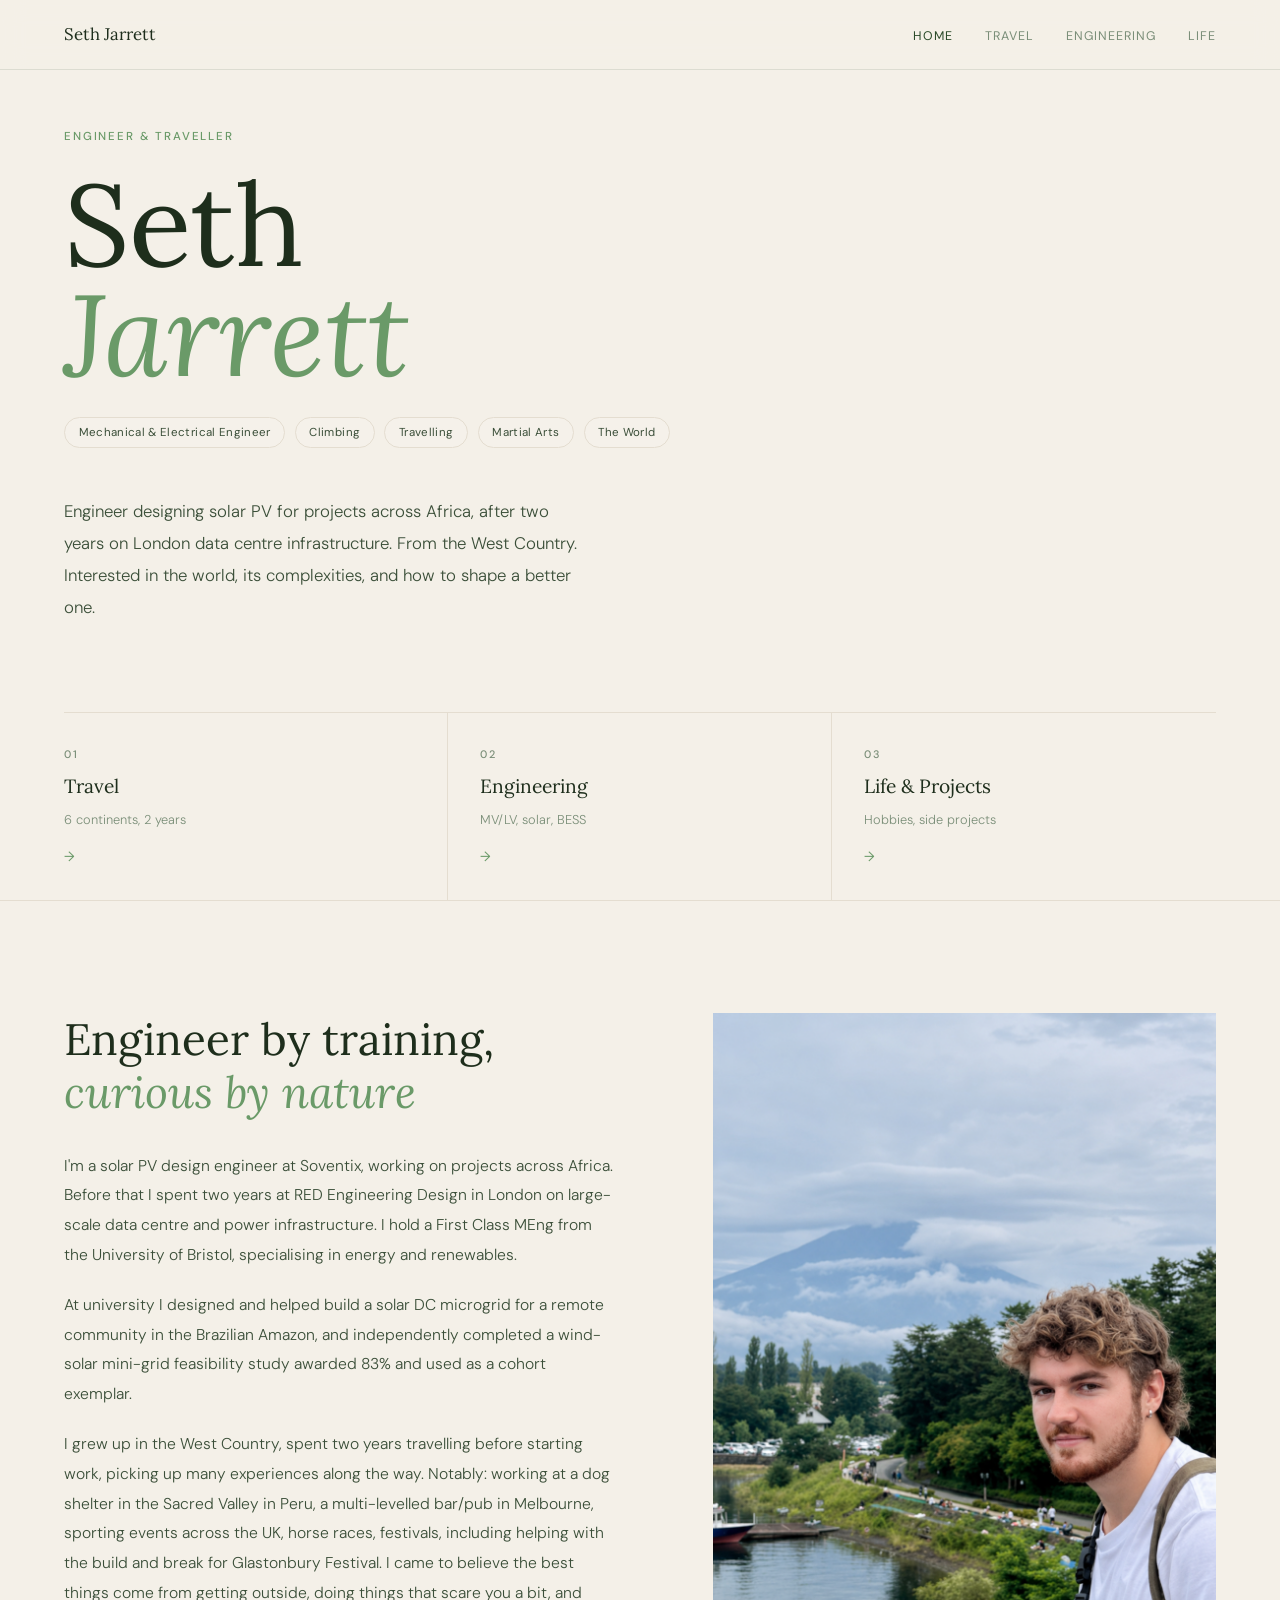
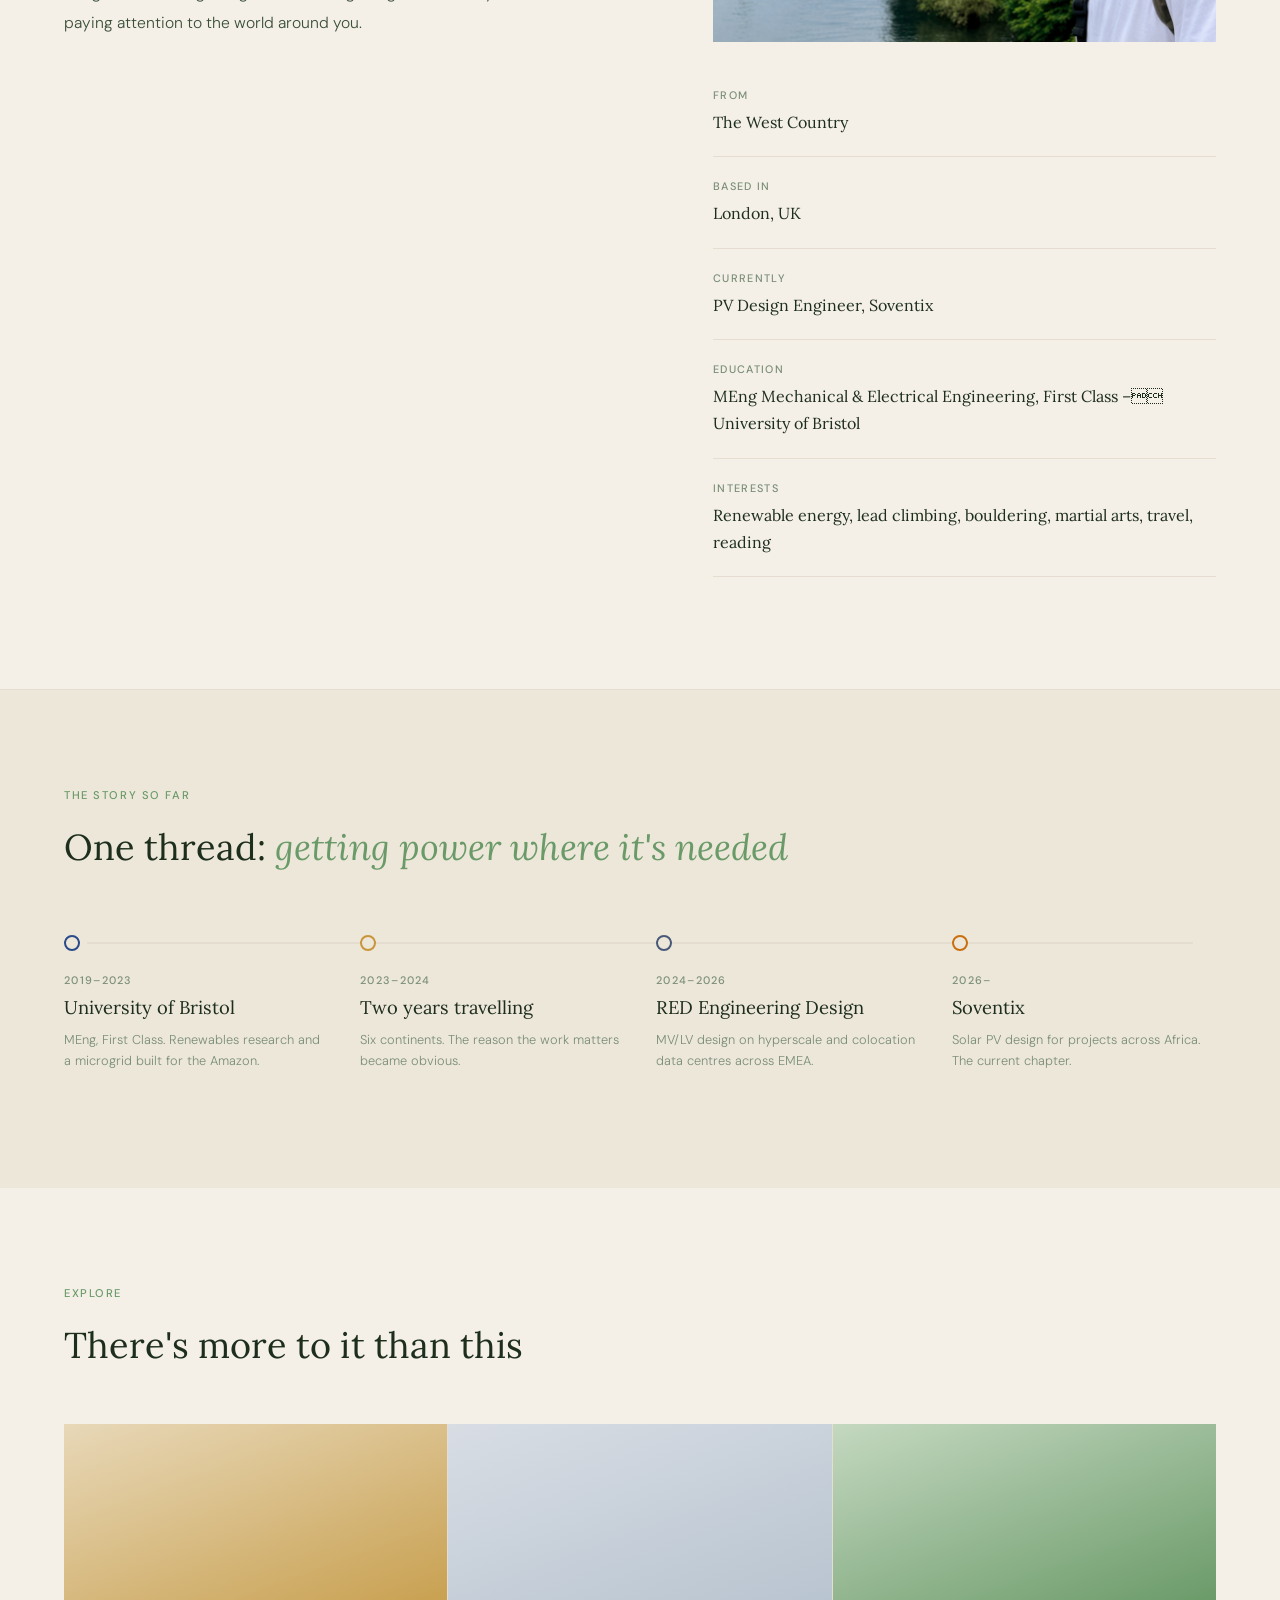
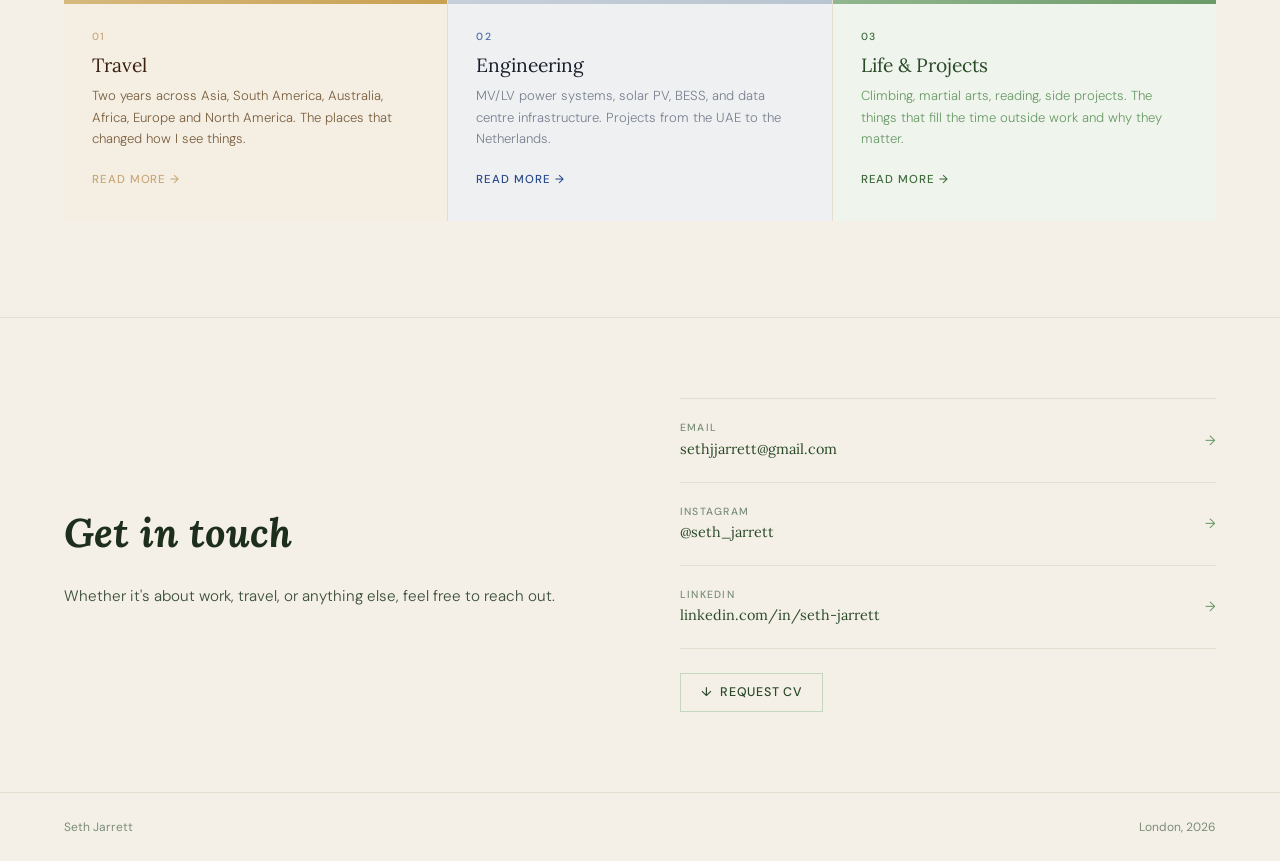
==== commit 3f9f1aa0: "update index and travel for interactivity" ====
--- a/index.html
+++ b/index.html
@@ -138,6 +138,34 @@
 .fade{opacity:0;transform:translateY(16px);transition:opacity 0.65s ease,transform 0.65s ease;}
 .fade.in{opacity:1;transform:none;}
 
+
+/* THE PATH — interactive career timeline */
+.path-section{padding:6rem 4rem 5rem;border-top:1px solid var(--stone3);background:var(--stone2);}
+.path-eyebrow{font-size:0.7rem;font-weight:500;letter-spacing:0.14em;text-transform:uppercase;color:var(--green-light);margin-bottom:0.75rem;}
+.path-title{font-family:var(--serif);font-size:clamp(1.5rem,3vw,2.25rem);font-weight:400;color:var(--ink);margin-bottom:3.5rem;}
+.path-title em{font-style:italic;color:var(--green-light);}
+.path-track{position:relative;display:grid;grid-template-columns:repeat(4,1fr);gap:2rem;}
+.path-track::before{content:'';position:absolute;top:7px;left:2%;right:2%;height:2px;background:var(--stone3);transform-origin:left;transform:scaleX(0);transition:transform 1.6s cubic-bezier(0.4,0,0.2,1) 0.2s;}
+.path-track.in::before{transform:scaleX(1);}
+.path-node{text-decoration:none;position:relative;padding-top:1.9rem;transition:transform 0.25s ease;}
+.path-node:hover{transform:translateY(-4px);}
+.path-dot{position:absolute;top:0;left:0;width:16px;height:16px;border-radius:50%;border:2.5px solid;background:var(--stone2);transition:background 0.25s;}
+.path-node:hover .path-dot{background:currentColor;}
+.path-years{font-size:0.68rem;font-weight:500;letter-spacing:0.12em;text-transform:uppercase;color:var(--ink-muted);margin-bottom:0.35rem;}
+.path-name{font-family:var(--serif);font-size:1.15rem;color:var(--ink);margin-bottom:0.35rem;}
+.path-sub{font-size:0.8rem;color:var(--ink-muted);font-weight:300;line-height:1.65;margin-bottom:0.6rem;}
+.path-go{font-size:0.7rem;font-weight:500;letter-spacing:0.08em;text-transform:uppercase;opacity:0;transform:translateX(-4px);transition:opacity 0.25s,transform 0.25s;}
+.path-node:hover .path-go{opacity:1;transform:none;}
+.path-node[data-c="uni"]{color:#2A4A8A;}
+.path-node[data-c="travel"]{color:#C8953A;}
+.path-node[data-c="red"]{color:#485878;}
+.path-node[data-c="sx"]{color:#C87010;}
+.path-dot{color:inherit;border-color:currentColor;}
+.path-go{color:inherit;}
+@media(prefers-reduced-motion:reduce){
+  .path-track::before{transition:none;transform:scaleX(1);}
+  .fade{opacity:1;transform:none;transition:none;}
+}
 @media(max-width:860px){
   nav{padding:1rem 1.5rem;}
   .hero{padding:0 1.5rem;padding-top:80px;}
@@ -147,6 +175,11 @@
   .facts-row{padding:2rem 1.5rem;grid-template-columns:1fr 1fr;}
   .chapters{padding:4rem 1.5rem;}
   .chapters-grid{grid-template-columns:1fr;}
+  .path-section{padding:4rem 1.5rem;}
+  .path-track{grid-template-columns:1fr;gap:2.25rem;}
+  .path-track::before{top:2%;bottom:2%;left:7px;right:auto;width:2px;height:auto;transform:scaleY(0);transform-origin:top;}
+  .path-track.in::before{transform:scaleY(1);}
+  .path-node{padding-top:0;padding-left:2.1rem;}
   .contact-strip{margin:0 1.5rem 3rem;flex-direction:column;gap:1.5rem;text-align:center;}
   .contact-links{flex-direction:column;gap:0.75rem;align-items:center;}
   .contact-section{padding:4rem 1.5rem;grid-template-columns:1fr;gap:3rem;}
@@ -177,7 +210,7 @@
       <span class="hero-tag">Martial Arts</span>
       <span class="hero-tag">The World</span>
     </div>
-    <p class="hero-desc">Graduate engineer working on large-scale power infrastructure in London. From the West Country. Interested in the world, its complexities, and how to shape a better one.</p>
+    <p class="hero-desc">Engineer designing solar PV for projects across Africa, after two years on London data centre infrastructure. From the West Country. Interested in the world, its complexities, and how to shape a better one.</p>
   </div>
   <div class="hero-bottom">
     <a href="travel.html" class="hero-nav-card">
@@ -205,20 +238,56 @@
   <div class="fade">
     <h2 class="about-title">Engineer by training,<br><em>curious by nature</em></h2>
     <div class="about-body">
-      <p id="bio-p1">I'm a graduate electrical engineer at RED Engineering Design in London, working on large-scale data centre and power infrastructure projects. I hold a First Class MEng from the University of Bristol, specialising in energy and renewables.</p>
+      <p id="bio-p1">I'm a solar PV design engineer at Soventix, working on projects across Africa. Before that I spent two years at RED Engineering Design in London on large-scale data centre and power infrastructure. I hold a First Class MEng from the University of Bristol, specialising in energy and renewables.</p>
       <p id="bio-p2">At university I designed and helped build a solar DC microgrid for a remote community in the Brazilian Amazon, and independently completed a wind-solar mini-grid feasibility study awarded 83% and used as a cohort exemplar.</p>
-      <p id="bio-p3">I grew up in the West Country, spent two years travelling before starting work, picking up many experiences along the way. Notably; working at dog shelter in The Sacred Valley in Peru, a multi-levelled bar/pub in Melbourne, sporting events across the UK, horse races, festivals, including helping with the build and break for Glastonbury Festival. I came to believe the best things come from getting outside, doing things that scare you a bit, and paying attention to the world around you.</p>
+      <p id="bio-p3">I grew up in the West Country, spent two years travelling before starting work, picking up many experiences along the way. Notably: working at a dog shelter in the Sacred Valley in Peru, a multi-levelled bar/pub in Melbourne, sporting events across the UK, horse races, festivals, including helping with the build and break for Glastonbury Festival. I came to believe the best things come from getting outside, doing things that scare you a bit, and paying attention to the world around you.</p>
     </div>
   </div>
   <div class="facts fade">
     <div style="margin-bottom:1.5rem;aspect-ratio:4/5;overflow:hidden;background:var(--stone3);">
-      <img id="photo-portrait" class="photo-hero" src="photos/Index/me.jpeg" alt="Seth Jarrett" style="width:100%;height:100%;object-fit:cover;display:block;">
+      <img id="photo-portrait" class="photo-hero" src="photos/Index/Me.JPEG" alt="Seth Jarrett" style="width:100%;height:100%;object-fit:cover;display:block;">
     </div>
     <div class="fact"><div class="fact-label">From</div><div class="fact-value" id="fact-from">The West Country</div></div>
     <div class="fact"><div class="fact-label">Based in</div><div class="fact-value" id="fact-based">London, UK</div></div>
-    <div class="fact"><div class="fact-label">Currently</div><div class="fact-value" id="fact-currently">Graduate Electrical Engineer, RED Engineering Design</div></div>
+    <div class="fact"><div class="fact-label">Currently</div><div class="fact-value" id="fact-currently">PV Design Engineer, Soventix</div></div>
     <div class="fact"><div class="fact-label">Education</div><div class="fact-value" id="fact-education">MEng Mechanical &amp; Electrical Engineering, First Class -- University of Bristol</div></div>
     <div class="fact"><div class="fact-label">Interests</div><div class="fact-value" id="fact-interests">Renewable energy, lead climbing, bouldering, martial arts, travel, reading</div></div>
+  </div>
+</section>
+
+
+<section class="path-section">
+  <p class="path-eyebrow fade">The story so far</p>
+  <h2 class="path-title fade">One thread: <em>getting power where it's needed</em></h2>
+  <div class="path-track" id="pathTrack">
+    <a class="path-node fade" data-c="uni" href="engineering.html#university">
+      <span class="path-dot"></span>
+      <span class="path-years">2019&ndash;2023</span>
+      <span class="path-name" style="display:block">University of Bristol</span>
+      <span class="path-sub" style="display:block">MEng, First Class. Renewables research and a microgrid built for the Amazon.</span>
+      <span class="path-go">Chapter 01 &#8594;</span>
+    </a>
+    <a class="path-node fade" data-c="travel" href="travel.html">
+      <span class="path-dot"></span>
+      <span class="path-years">2023&ndash;2024</span>
+      <span class="path-name" style="display:block">Two years travelling</span>
+      <span class="path-sub" style="display:block">Six continents. The reason the work matters became obvious.</span>
+      <span class="path-go">The route &#8594;</span>
+    </a>
+    <a class="path-node fade" data-c="red" href="engineering.html#datacentres">
+      <span class="path-dot"></span>
+      <span class="path-years">2024&ndash;2026</span>
+      <span class="path-name" style="display:block">RED Engineering Design</span>
+      <span class="path-sub" style="display:block">MV/LV design on hyperscale and colocation data centres across EMEA.</span>
+      <span class="path-go">Chapter 02 &#8594;</span>
+    </a>
+    <a class="path-node fade" data-c="sx" href="engineering.html#soventix">
+      <span class="path-dot"></span>
+      <span class="path-years">2026&ndash;</span>
+      <span class="path-name" style="display:block">Soventix</span>
+      <span class="path-sub" style="display:block">Solar PV design for projects across Africa. The current chapter.</span>
+      <span class="path-go">Chapter 03 &#8594;</span>
+    </a>
   </div>
 </section>
 
@@ -313,6 +382,11 @@
 
 document.addEventListener('keydown',e=>{if(e.key==='Escape')document.getElementById('cvOverlay').classList.remove('open');});
 
+const track=document.getElementById('pathTrack');
+if(track){
+  new IntersectionObserver((es,o)=>{es.forEach(e=>{if(e.isIntersecting){track.classList.add('in');o.disconnect();}});},{threshold:0.3}).observe(track);
+}
+
 // Load content from content.json (managed via admin.html)
 fetch('content.json')
   .then(r => r.json())
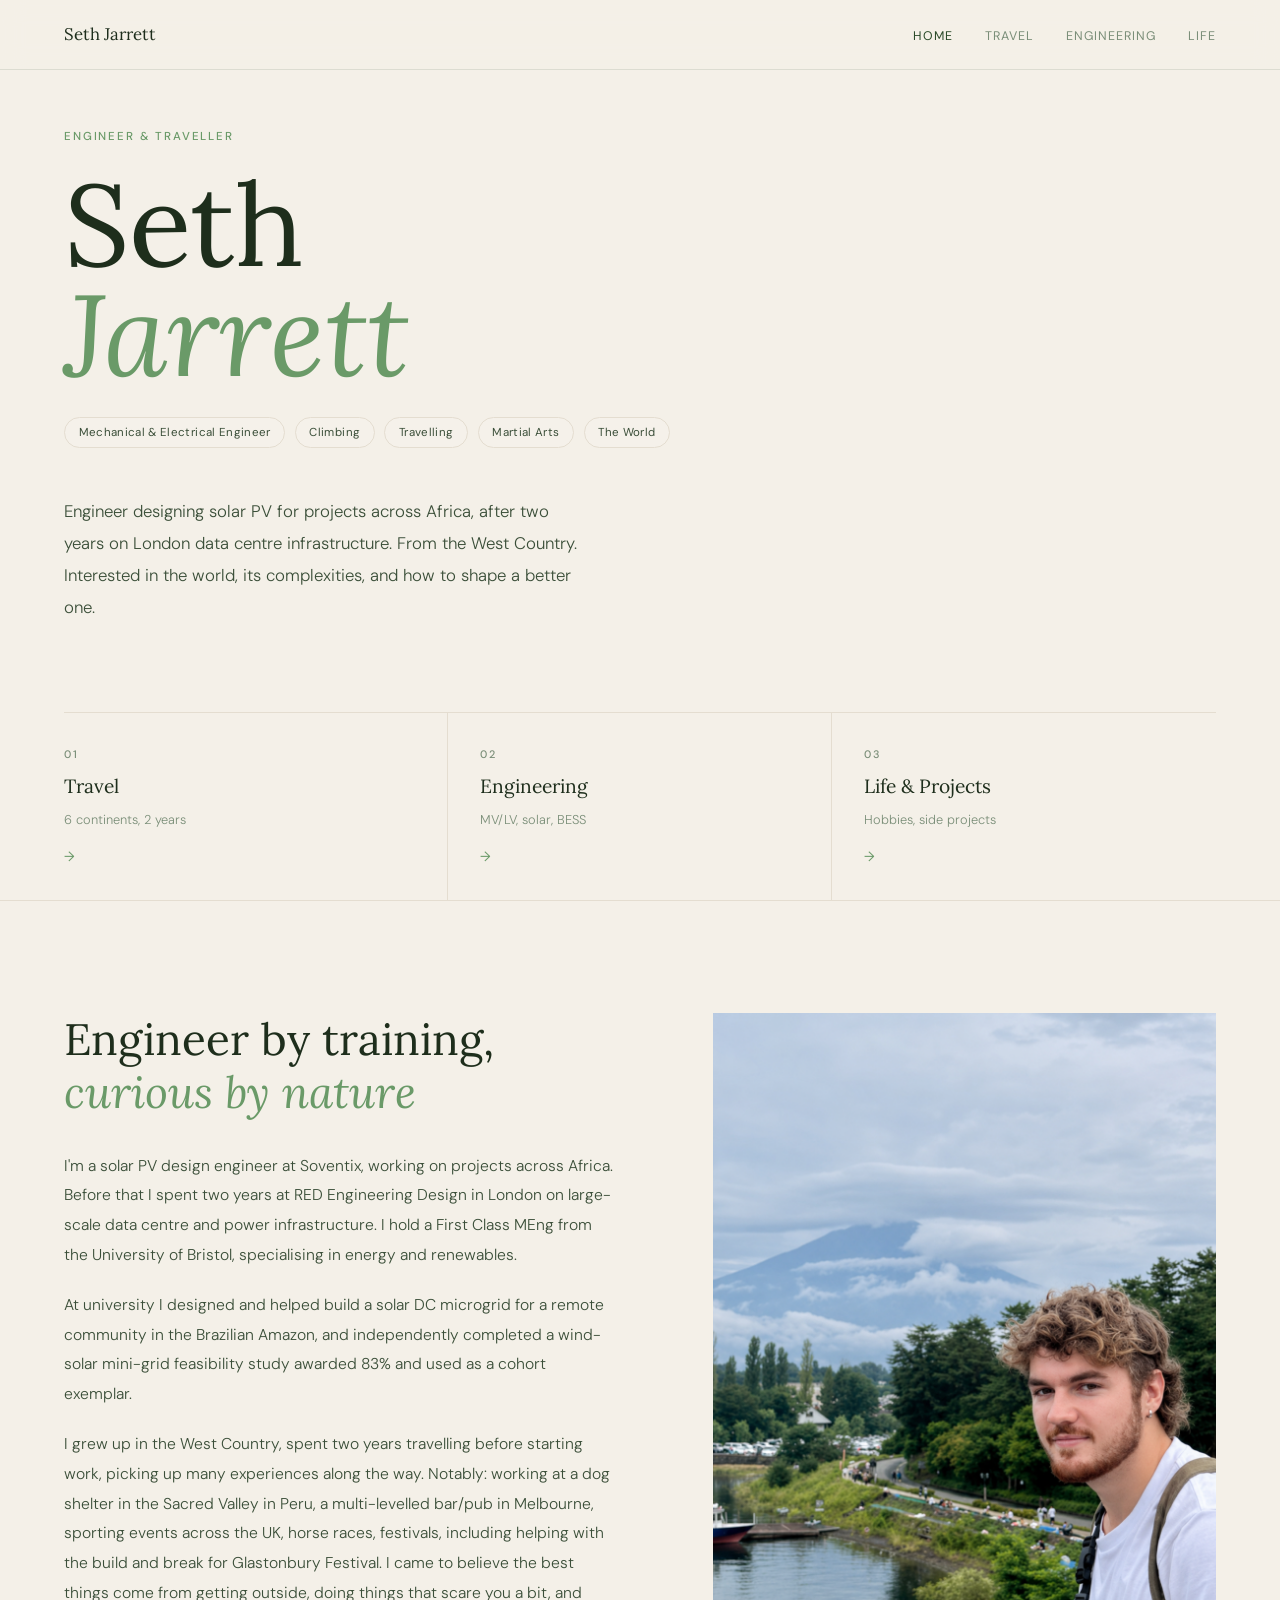
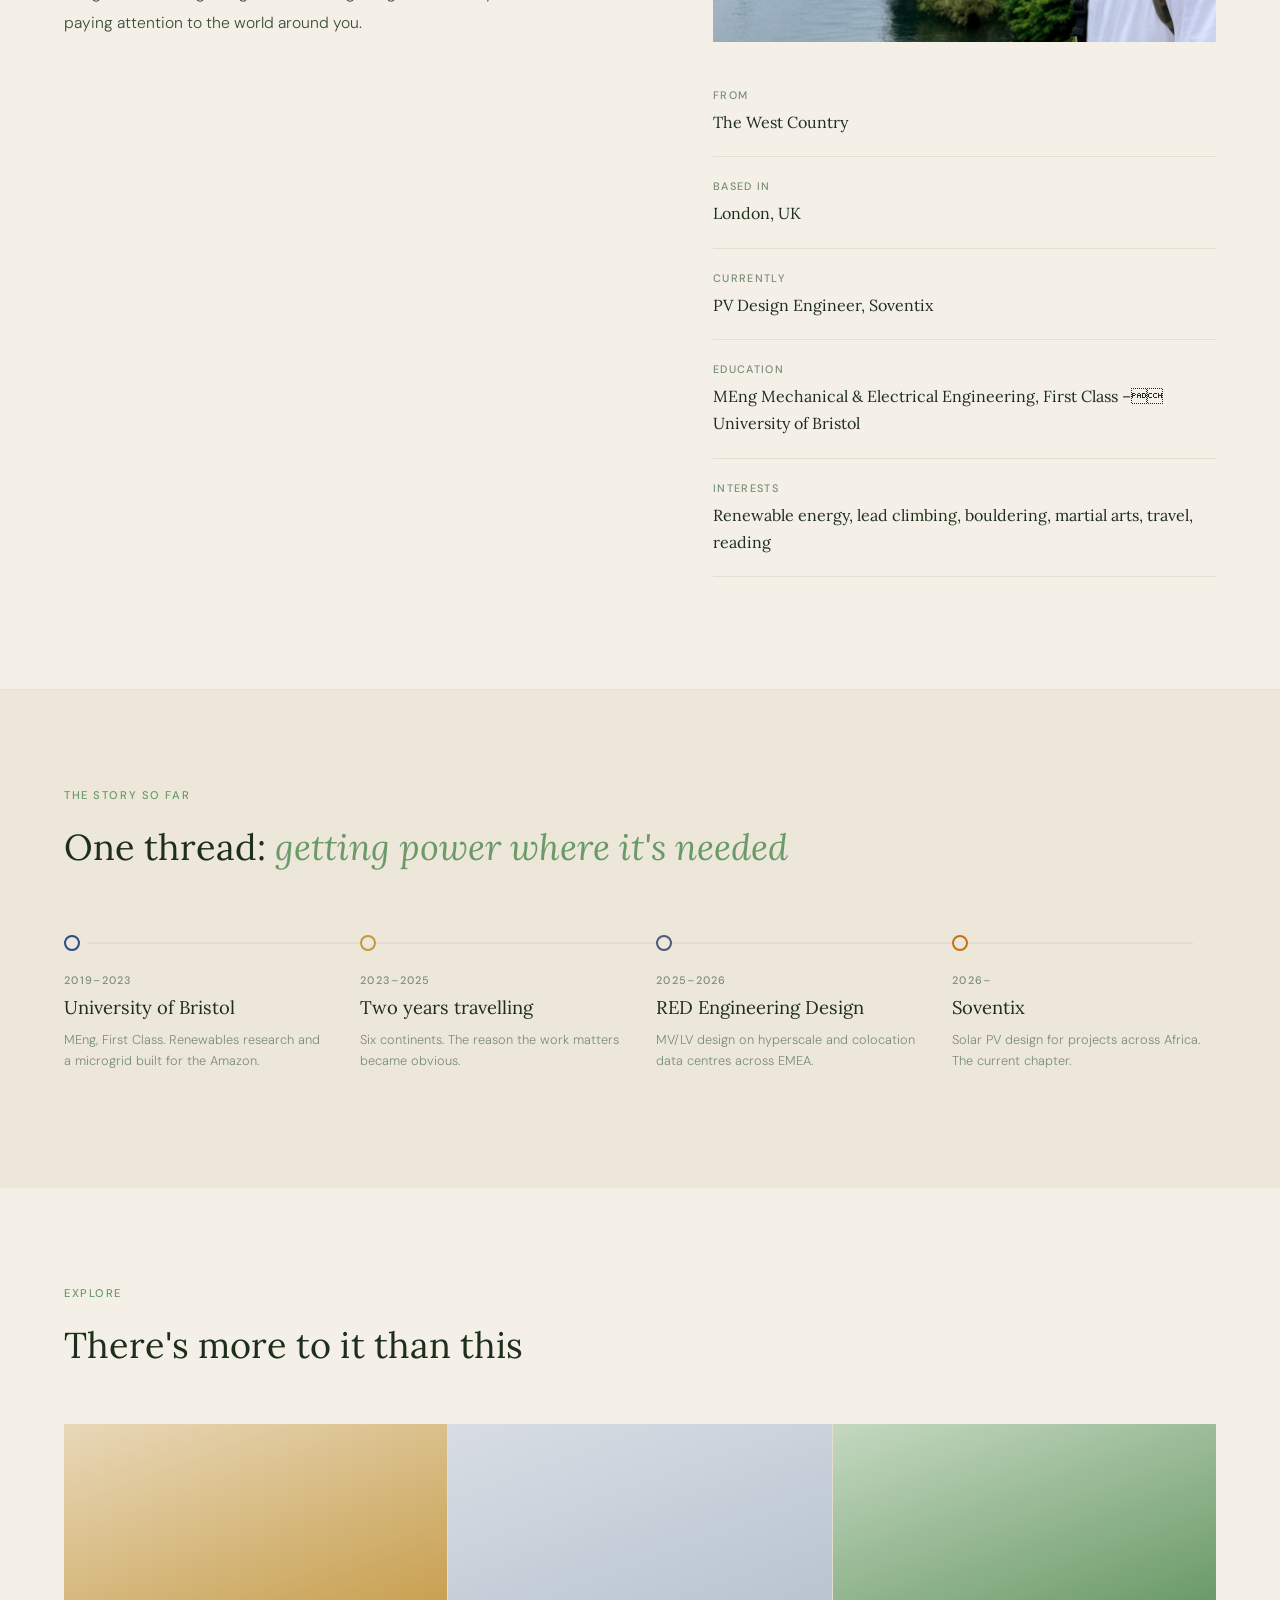
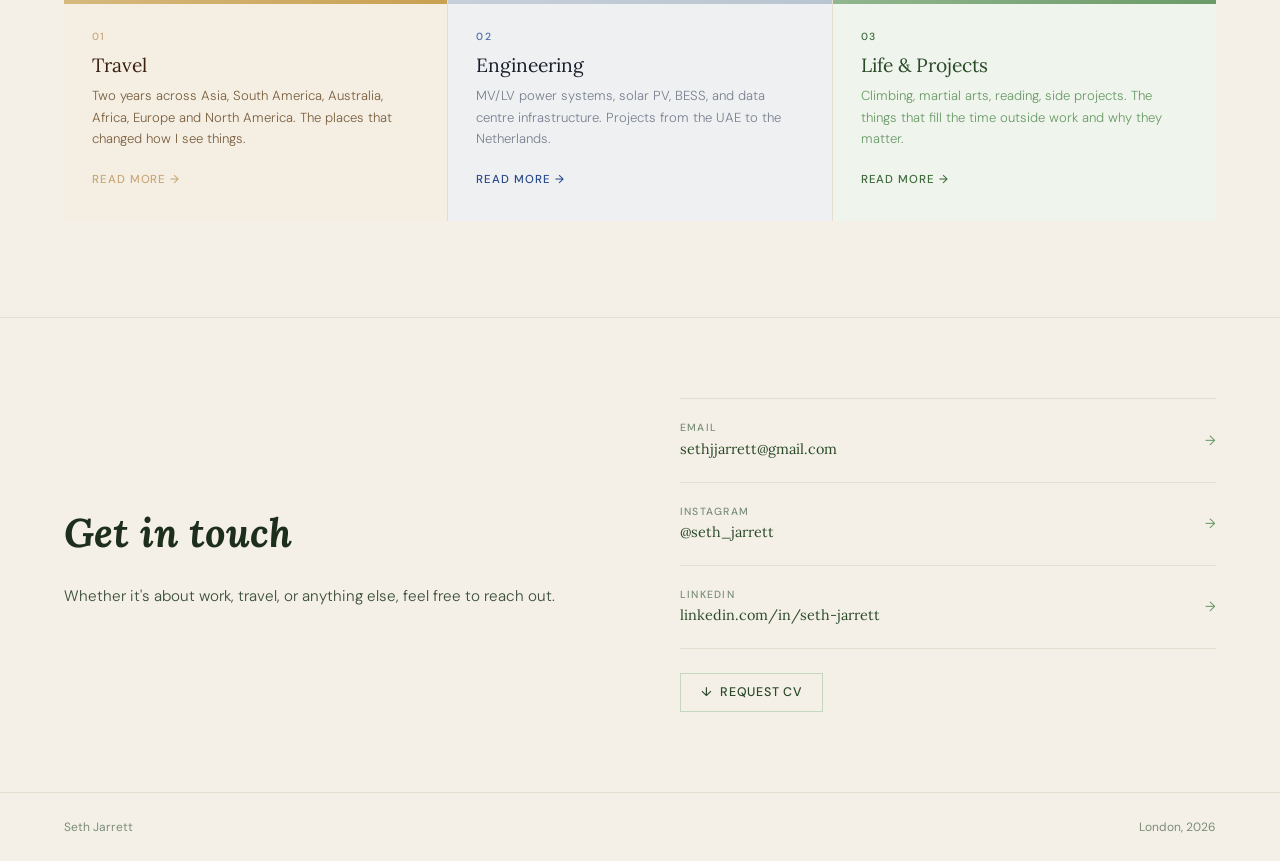
==== commit 8088d9aa: "delete bits" ====
--- a/index.html
+++ b/index.html
@@ -238,7 +238,7 @@
   <div class="fade">
     <h2 class="about-title">Engineer by training,<br><em>curious by nature</em></h2>
     <div class="about-body">
-      <p id="bio-p1">I'm a solar PV design engineer at Soventix, working on projects across Africa. Before that I spent two years at RED Engineering Design in London on large-scale data centre and power infrastructure. I hold a First Class MEng from the University of Bristol, specialising in energy and renewables.</p>
+      <p id="bio-p1">I'm a solar PV design engineer at Soventix, working on projects across Africa. Before that I spent 10 months at RED Engineering Design in London on large-scale data centre and power infrastructure. I hold a First Class MEng from the University of Bristol, specialising in energy and renewables.</p>
       <p id="bio-p2">At university I designed and helped build a solar DC microgrid for a remote community in the Brazilian Amazon, and independently completed a wind-solar mini-grid feasibility study awarded 83% and used as a cohort exemplar.</p>
       <p id="bio-p3">I grew up in the West Country, spent two years travelling before starting work, picking up many experiences along the way. Notably: working at a dog shelter in the Sacred Valley in Peru, a multi-levelled bar/pub in Melbourne, sporting events across the UK, horse races, festivals, including helping with the build and break for Glastonbury Festival. I came to believe the best things come from getting outside, doing things that scare you a bit, and paying attention to the world around you.</p>
     </div>
@@ -269,14 +269,14 @@
     </a>
     <a class="path-node fade" data-c="travel" href="travel.html">
       <span class="path-dot"></span>
-      <span class="path-years">2023&ndash;2024</span>
+      <span class="path-years">2023&ndash;2025</span>
       <span class="path-name" style="display:block">Two years travelling</span>
       <span class="path-sub" style="display:block">Six continents. The reason the work matters became obvious.</span>
       <span class="path-go">The route &#8594;</span>
     </a>
     <a class="path-node fade" data-c="red" href="engineering.html#datacentres">
       <span class="path-dot"></span>
-      <span class="path-years">2024&ndash;2026</span>
+      <span class="path-years">2025&ndash;2026</span>
       <span class="path-name" style="display:block">RED Engineering Design</span>
       <span class="path-sub" style="display:block">MV/LV design on hyperscale and colocation data centres across EMEA.</span>
       <span class="path-go">Chapter 02 &#8594;</span>
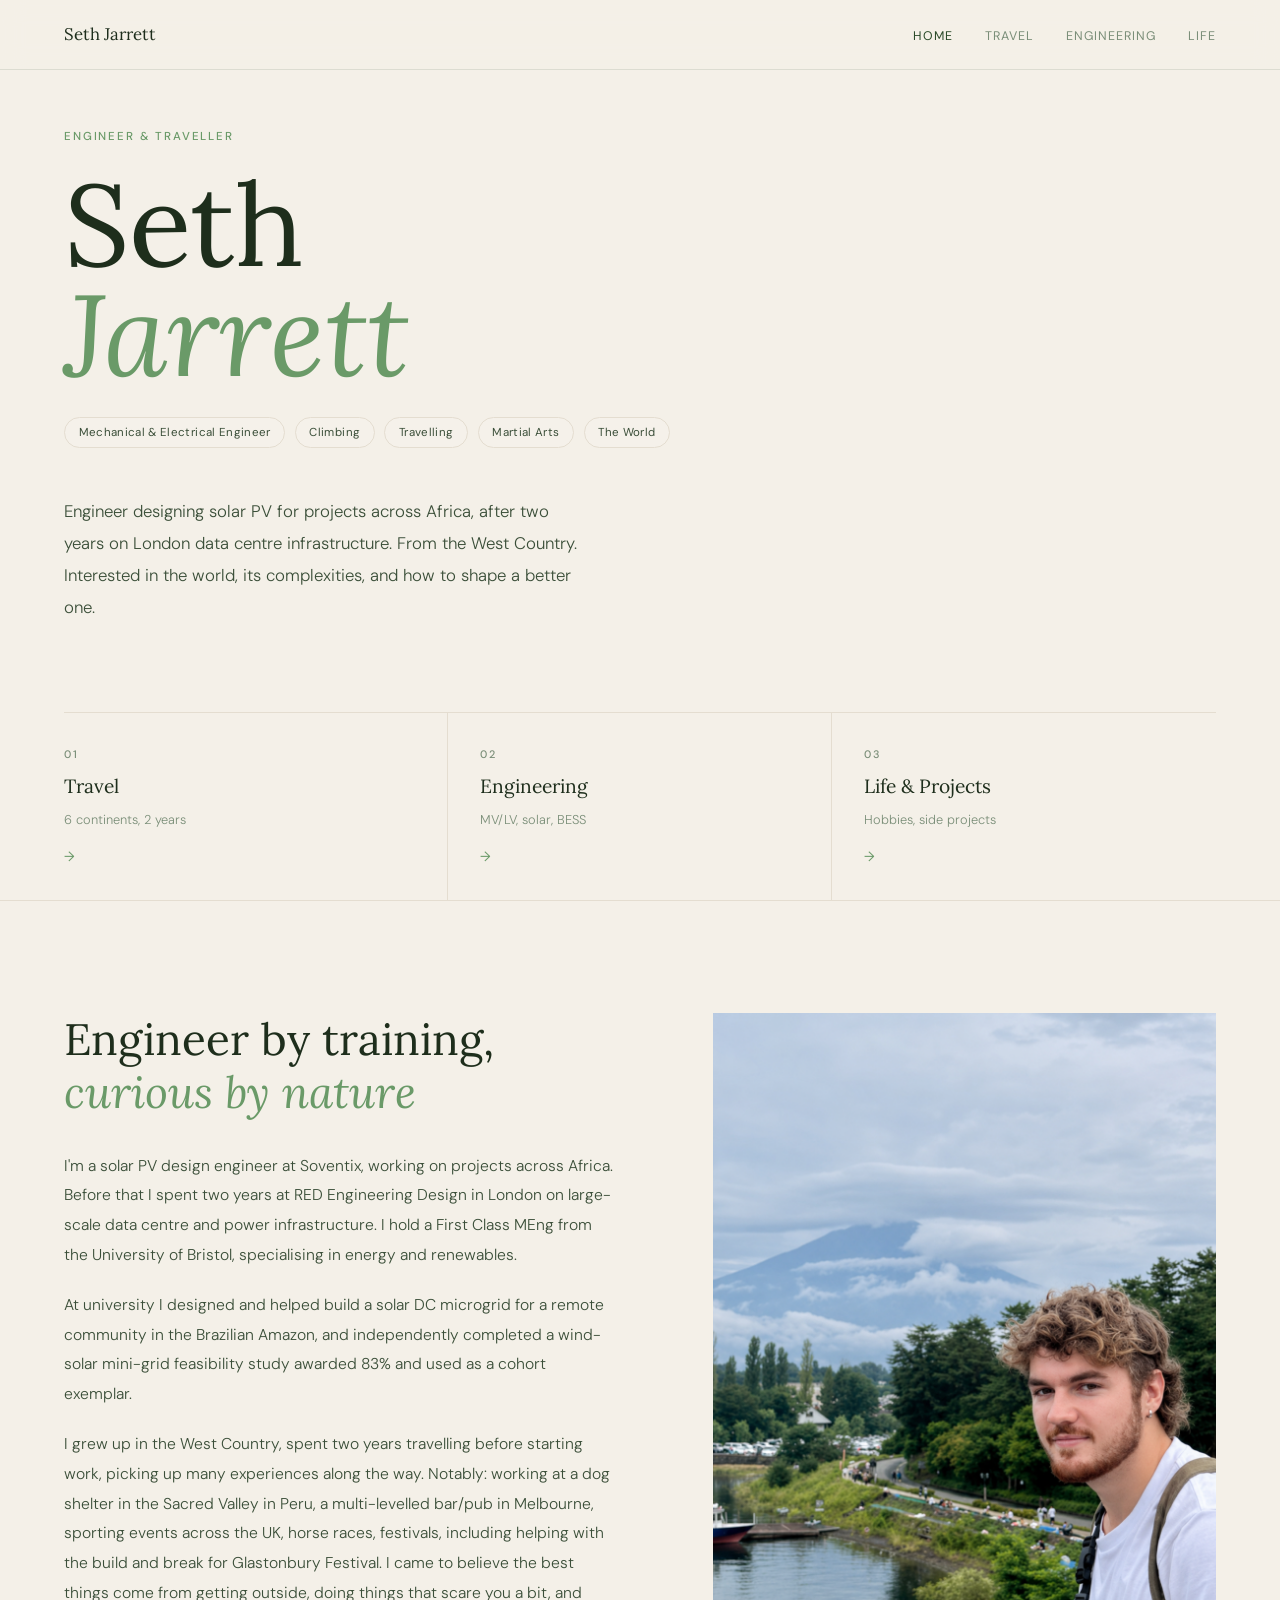
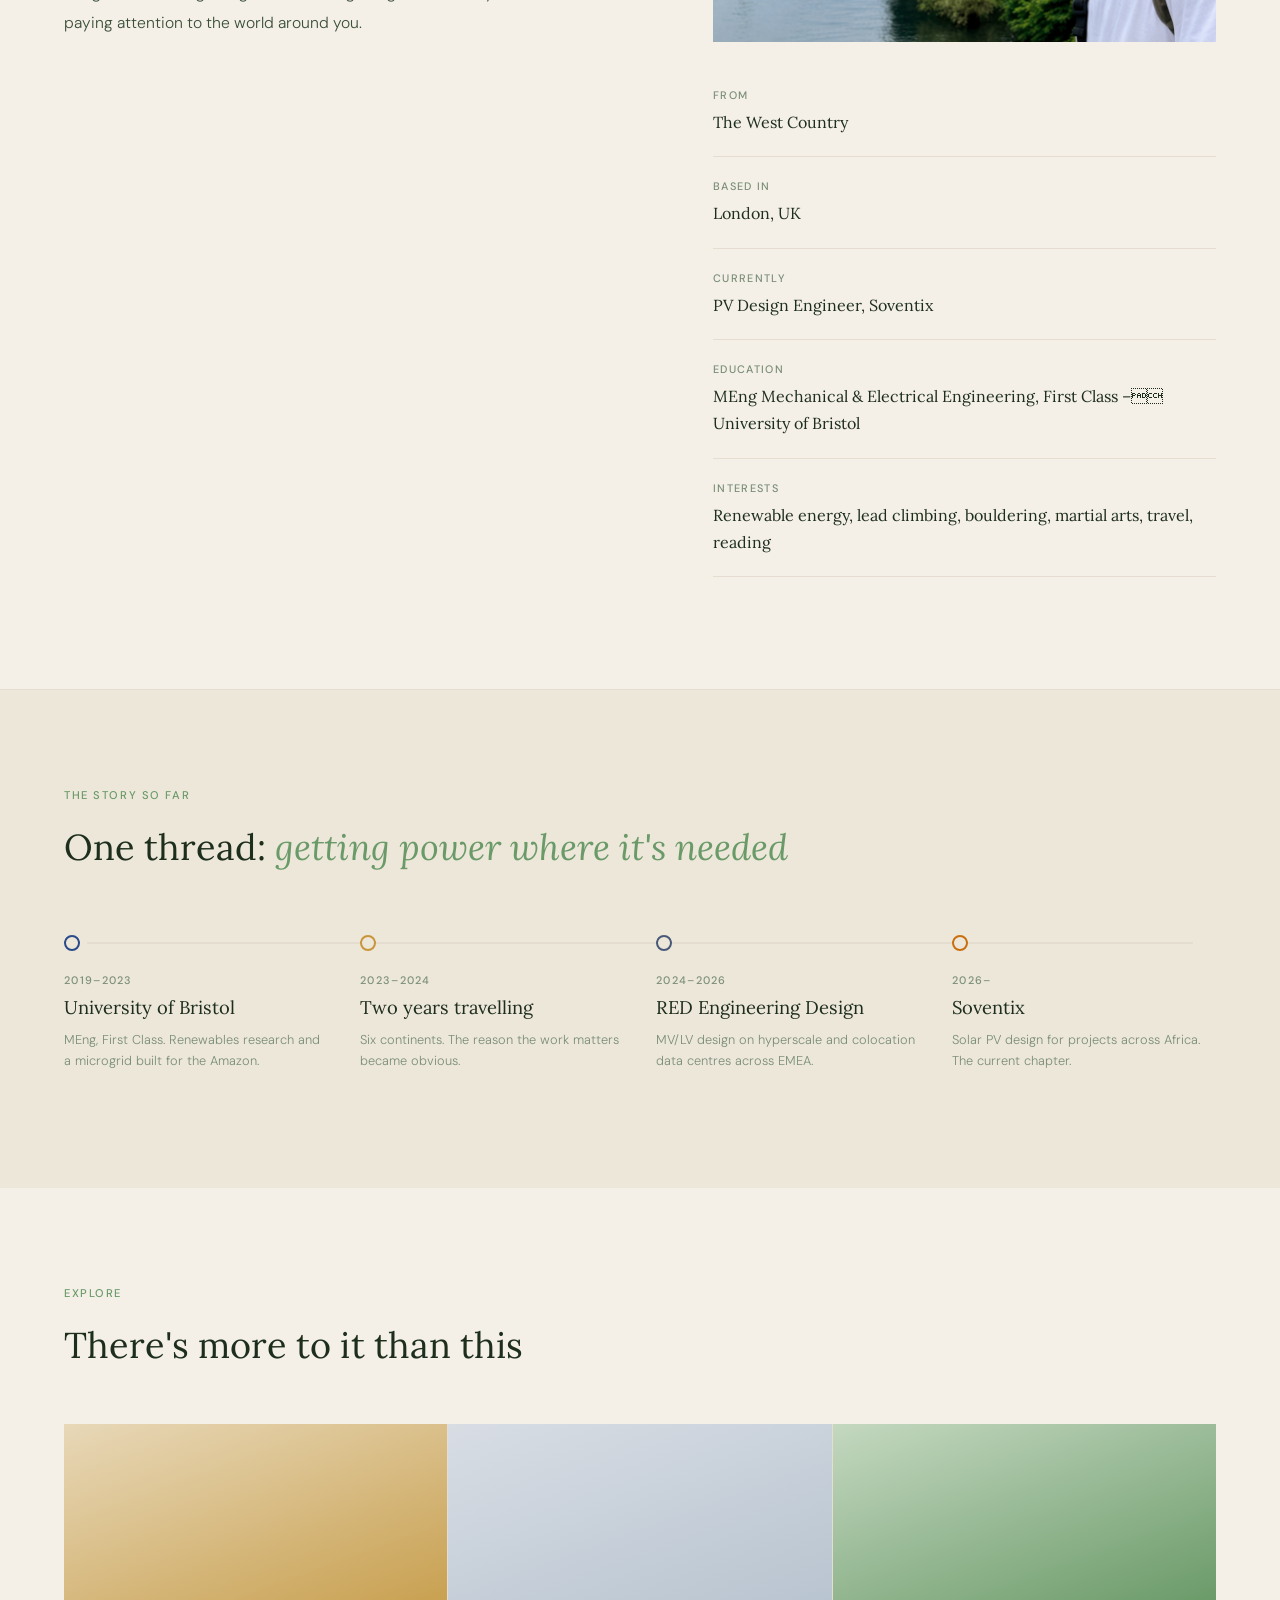
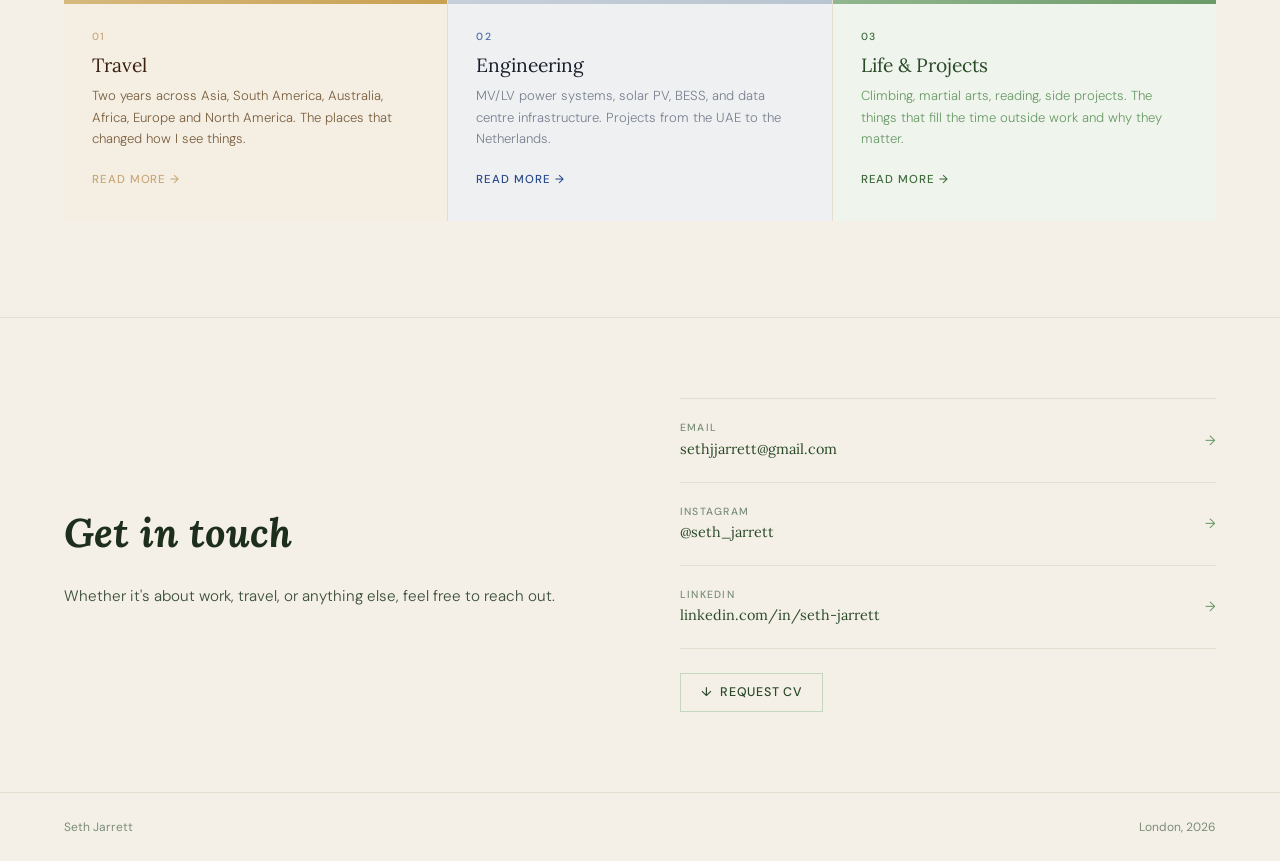
==== commit 289a1156: "slight tweaks and full asia redo" ====
--- a/index.html
+++ b/index.html
@@ -238,7 +238,7 @@
   <div class="fade">
     <h2 class="about-title">Engineer by training,<br><em>curious by nature</em></h2>
     <div class="about-body">
-      <p id="bio-p1">I'm a solar PV design engineer at Soventix, working on projects across Africa. Before that I spent 10 months at RED Engineering Design in London on large-scale data centre and power infrastructure. I hold a First Class MEng from the University of Bristol, specialising in energy and renewables.</p>
+      <p id="bio-p1">I'm a solar PV design engineer at Soventix, working on projects across Africa. Before that I spent two years at RED Engineering Design in London on large-scale data centre and power infrastructure. I hold a First Class MEng from the University of Bristol, specialising in energy and renewables.</p>
       <p id="bio-p2">At university I designed and helped build a solar DC microgrid for a remote community in the Brazilian Amazon, and independently completed a wind-solar mini-grid feasibility study awarded 83% and used as a cohort exemplar.</p>
       <p id="bio-p3">I grew up in the West Country, spent two years travelling before starting work, picking up many experiences along the way. Notably: working at a dog shelter in the Sacred Valley in Peru, a multi-levelled bar/pub in Melbourne, sporting events across the UK, horse races, festivals, including helping with the build and break for Glastonbury Festival. I came to believe the best things come from getting outside, doing things that scare you a bit, and paying attention to the world around you.</p>
     </div>
@@ -269,14 +269,14 @@
     </a>
     <a class="path-node fade" data-c="travel" href="travel.html">
       <span class="path-dot"></span>
-      <span class="path-years">2023&ndash;2025</span>
+      <span class="path-years">2023&ndash;2024</span>
       <span class="path-name" style="display:block">Two years travelling</span>
       <span class="path-sub" style="display:block">Six continents. The reason the work matters became obvious.</span>
       <span class="path-go">The route &#8594;</span>
     </a>
     <a class="path-node fade" data-c="red" href="engineering.html#datacentres">
       <span class="path-dot"></span>
-      <span class="path-years">2025&ndash;2026</span>
+      <span class="path-years">2024&ndash;2026</span>
       <span class="path-name" style="display:block">RED Engineering Design</span>
       <span class="path-sub" style="display:block">MV/LV design on hyperscale and colocation data centres across EMEA.</span>
       <span class="path-go">Chapter 02 &#8594;</span>
--- a/style.css
+++ b/style.css
@@ -198,15 +198,17 @@
   --nam-dc-rule:       rgba(72,88,120,0.15);
   --nam-dc-nav:        rgba(232,234,238,0.97);
 
-  --nam-miami-bg:      #1A0828;
-  --nam-miami-bg2:     #220A34;
-  --nam-miami-bg3:     #2E1040;
-  --nam-miami-text:    #F0D8F8;
-  --nam-miami-soft:    #C090E0;
-  --nam-miami-muted:   #805898;
-  --nam-miami-accent:  #E060C0;
-  --nam-miami-rule:    rgba(224,96,192,0.18);
-  --nam-miami-nav:     rgba(26,8,40,0.96);
+  /* Miami in daylight — shell pink and flamingo, keeps the page in one
+     light family rather than slamming light to dark mid-scroll */
+  --nam-miami-bg:      #FAEDE6;
+  --nam-miami-bg2:     #F5E0D5;
+  --nam-miami-bg3:     #EDD1C2;
+  --nam-miami-text:    #301622;
+  --nam-miami-soft:    #5E3448;
+  --nam-miami-muted:   #A8808C;
+  --nam-miami-accent:  #D2466E;
+  --nam-miami-rule:    rgba(210,70,110,0.16);
+  --nam-miami-nav:     rgba(250,237,230,0.96);
 
   /* -------------------------------------------------- */
   /* ASIA -- per country themes                          */
@@ -223,9 +225,10 @@
   --asia-camb-accent:  #E08030; --asia-camb-rule:   rgba(224,128,48,0.18); --asia-camb-nav: rgba(42,16,8,0.96);
 
   /* Thailand -- tropical teal */
-  --asia-thai-bg:      #0A2420; --asia-thai-bg2:   #0E2C28; --asia-thai-bg3:   #123430;
-  --asia-thai-text:    #C0F0E0; --asia-thai-soft:   #60C0A0; --asia-thai-muted:  #308060;
-  --asia-thai-accent:  #40E0B0; --asia-thai-rule:   rgba(64,224,176,0.15); --asia-thai-nav: rgba(10,36,32,0.96);
+  /* Thailand in daylight — sunlit sea-green, same hue family as before */
+  --asia-thai-bg:      #E7F2EB; --asia-thai-bg2:   #D9EBDF; --asia-thai-bg3:   #C7DFD0;
+  --asia-thai-text:    #0E2C22; --asia-thai-soft:   #2E5246; --asia-thai-muted:  #6E9486;
+  --asia-thai-accent:  #178F69; --asia-thai-rule:   rgba(23,143,105,0.18); --asia-thai-nav: rgba(231,242,235,0.96);
 
   /* Laos -- misty sage */
   --asia-laos-bg:      #EAF0E4; --asia-laos-bg2:   #DDE8D6; --asia-laos-bg3:   #CCDCC4;
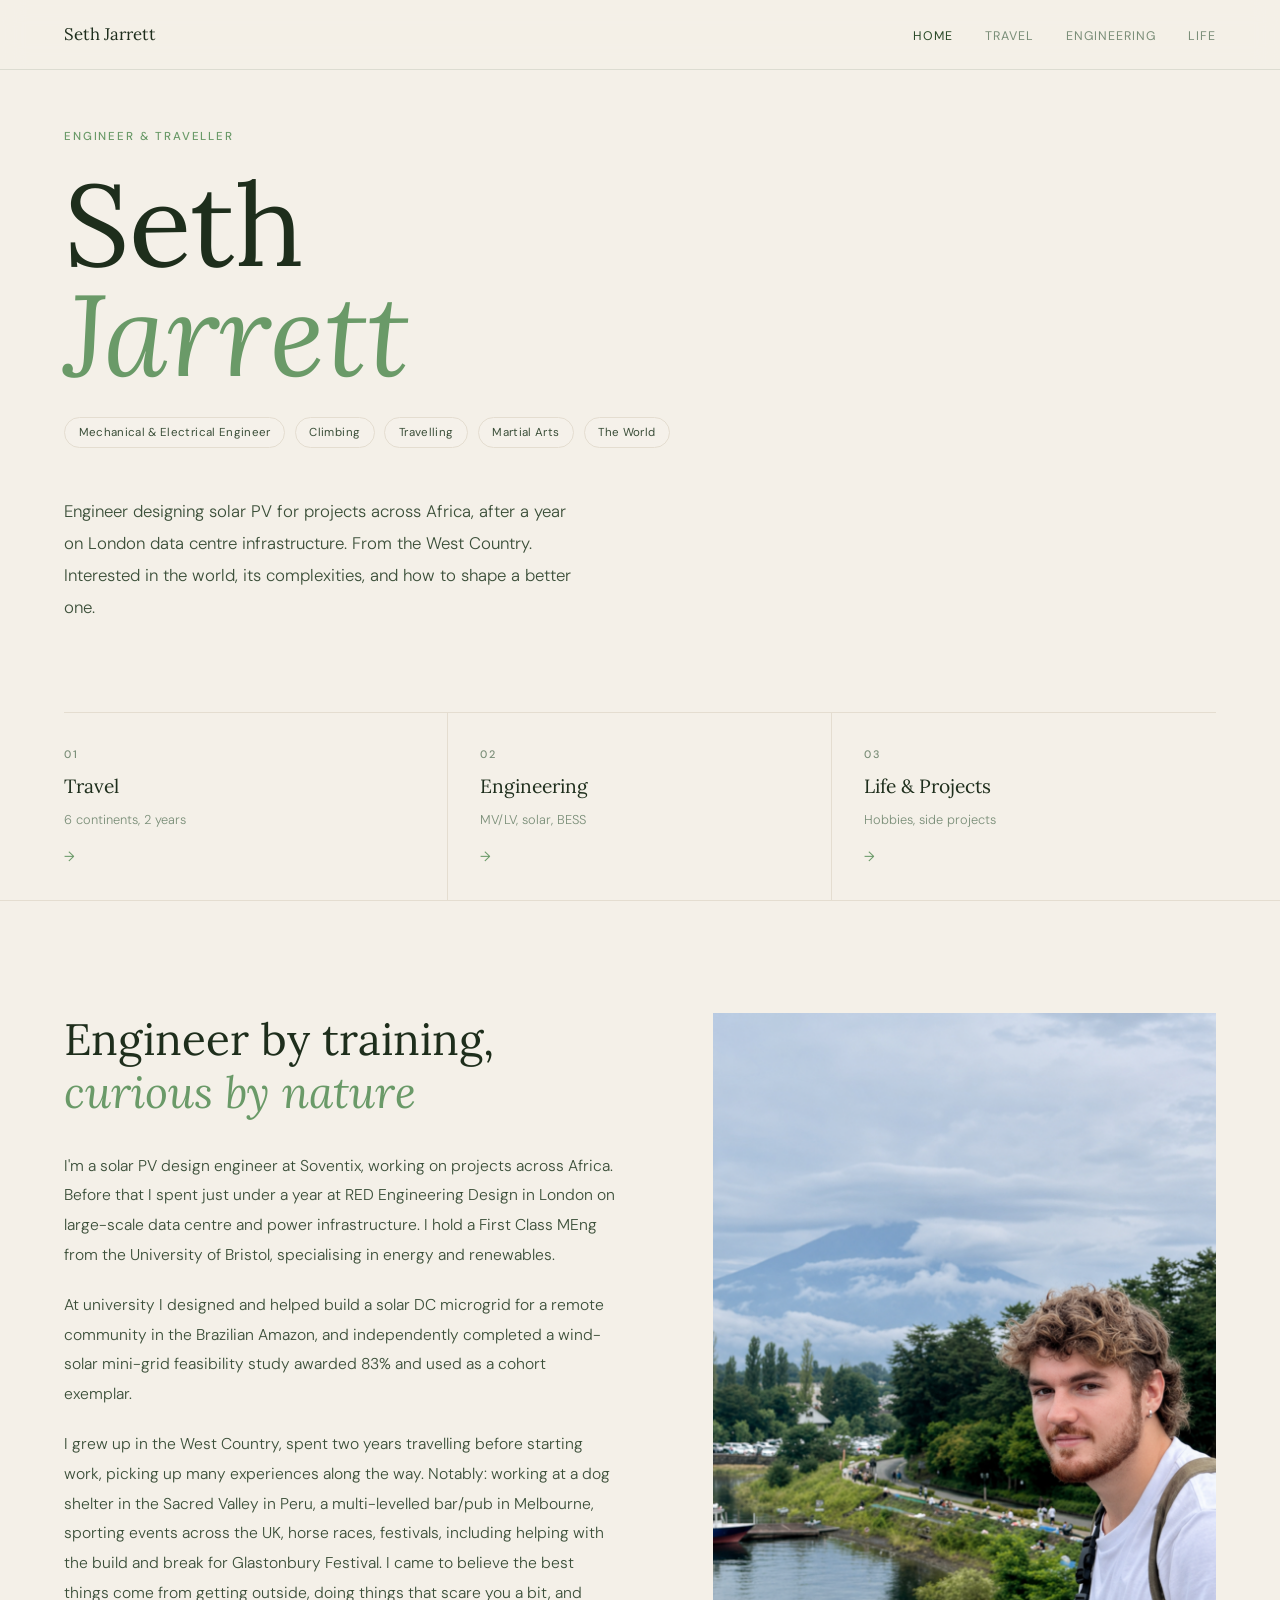
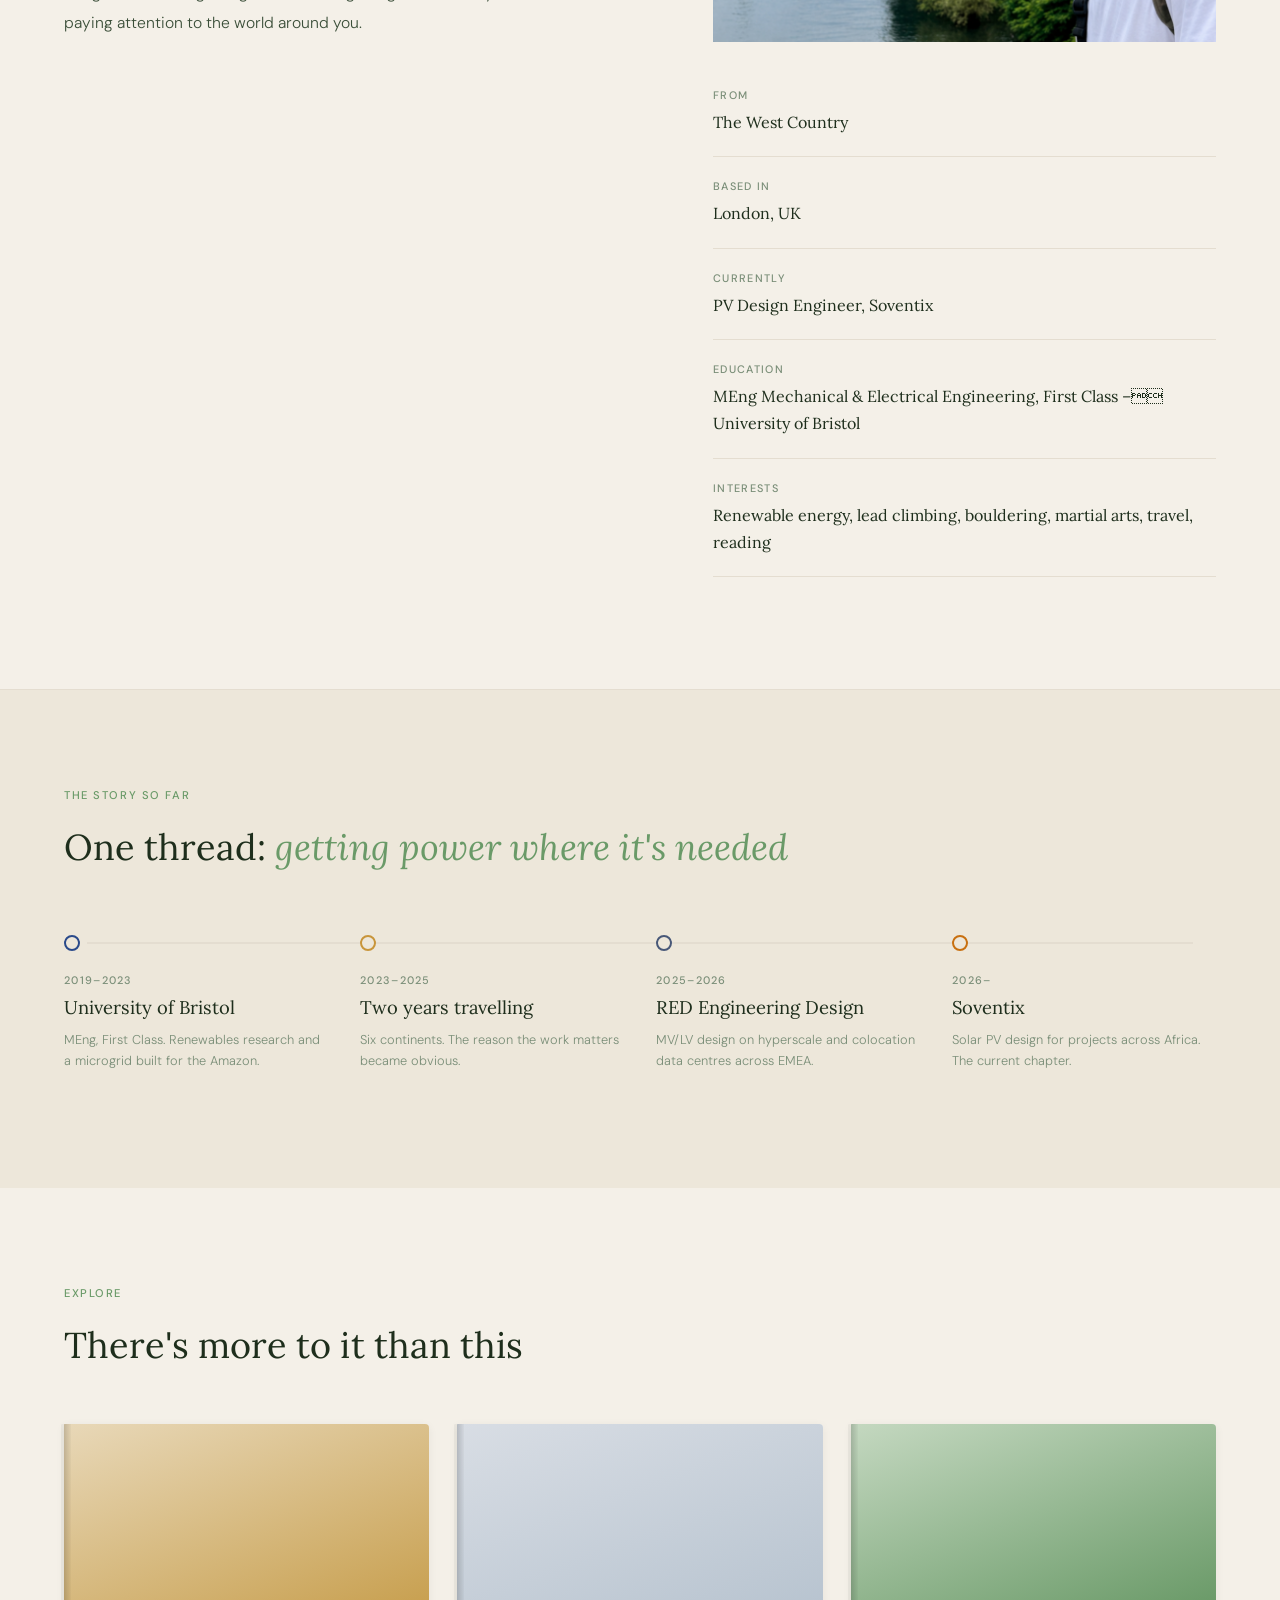
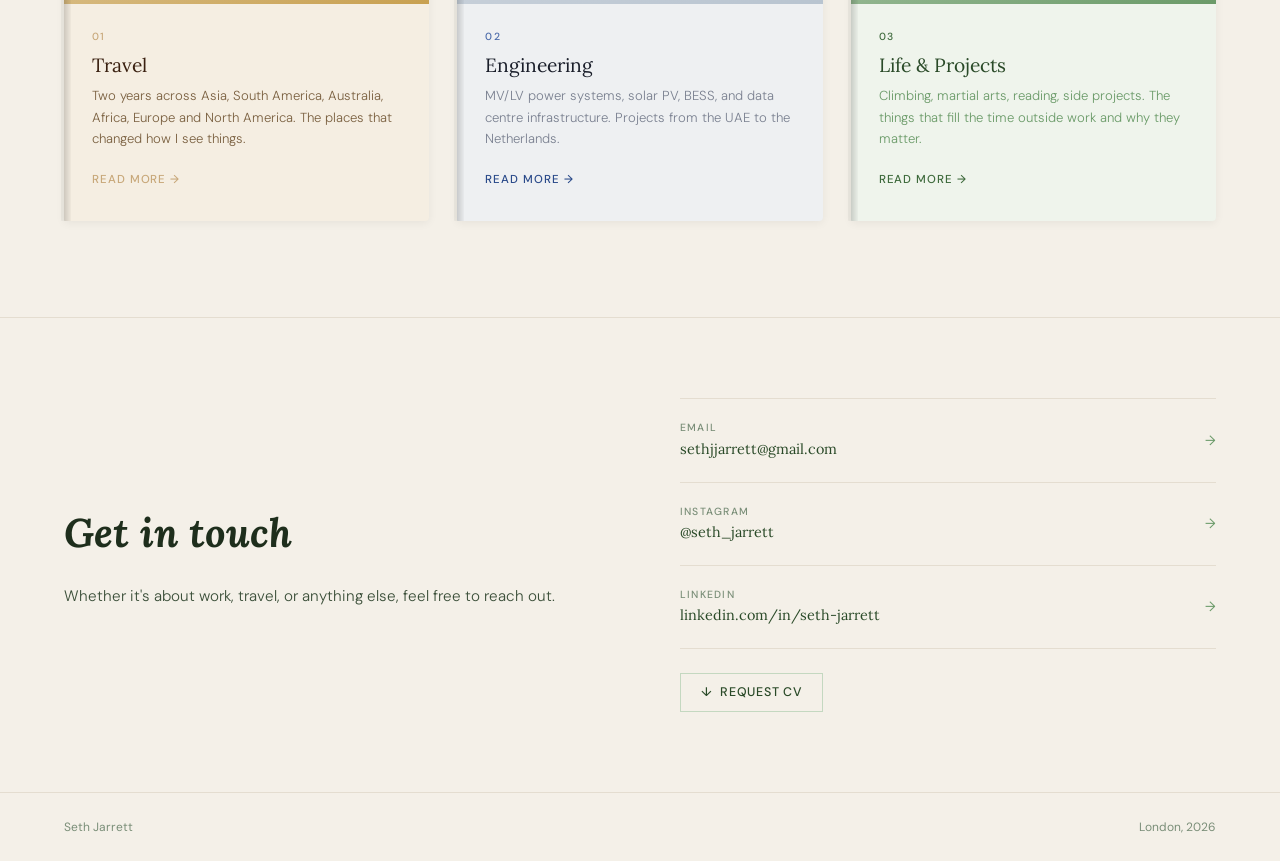
==== commit 38ea37aa: "MD + date tightening" ====
--- a/index.html
+++ b/index.html
@@ -60,11 +60,19 @@
 .chapters{padding:6rem 4rem;}
 .chapters-eyebrow{font-size:0.7rem;font-weight:500;letter-spacing:0.14em;text-transform:uppercase;color:var(--green-light);margin-bottom:0.75rem;}
 .chapters-title{font-family:var(--serif);font-size:clamp(1.5rem,3vw,2.25rem);font-weight:400;color:var(--ink);margin-bottom:3rem;}
-.chapters-grid{display:grid;grid-template-columns:repeat(3,1fr);gap:1px;background:var(--stone3);}
-
-.chapter-card{text-decoration:none;display:flex;flex-direction:column;background:var(--stone);transition:background 0.25s;}
-.chapter-card:hover{background:var(--warm-pale);}
-.chapter-swatch{height:180px;position:relative;overflow:hidden;}
+.chapters-grid{display:grid;grid-template-columns:repeat(3,1fr);gap:1.75rem;background:transparent;perspective:1600px;}
+
+.chapter-card{text-decoration:none;display:flex;flex-direction:column;background:var(--stone);transition:transform 0.45s cubic-bezier(0.22,1,0.36,1),box-shadow 0.45s ease;position:relative;transform-style:preserve-3d;box-shadow:0 2px 10px rgba(0,0,0,0.06),-3px 0 0 rgba(0,0,0,0.04);border-radius:1px 4px 4px 1px;}
+/* the spine sits on the left edge like a closed book */
+.chapter-card::before{content:'';position:absolute;left:0;top:0;bottom:0;width:7px;background:linear-gradient(to right,rgba(0,0,0,0.16),rgba(0,0,0,0.02));border-radius:1px 0 0 1px;z-index:3;}
+/* the cover — the swatch — is hinged on the spine and lifts ajar on hover */
+.chapter-swatch{height:180px;position:relative;overflow:hidden;transform-origin:left center;transition:transform 0.5s cubic-bezier(0.22,1,0.36,1),box-shadow 0.5s ease;backface-visibility:hidden;border-radius:0 4px 0 0;}
+.chapter-card:hover{transform:translateY(-4px);box-shadow:0 14px 30px rgba(0,0,0,0.12),-3px 0 0 rgba(0,0,0,0.05);}
+.chapter-card:hover .chapter-swatch{transform:rotateY(-26deg);box-shadow:6px 0 18px rgba(0,0,0,0.18);}
+/* a hint of "pages" revealed behind the lifting cover */
+.chapter-swatch::after{content:'';position:absolute;inset:0;background:linear-gradient(to right,rgba(255,255,255,0.5),transparent 30%);opacity:0;transition:opacity 0.5s ease;}
+.chapter-card:hover .chapter-swatch::after{opacity:1;}
+@media(prefers-reduced-motion:reduce){.chapter-card,.chapter-swatch{transition:none;}.chapter-card:hover .chapter-swatch{transform:none;}}
 .chapter-body{padding:1.5rem 1.75rem 2rem;}
 .chapter-num{font-size:0.65rem;font-weight:500;letter-spacing:0.14em;text-transform:uppercase;margin-bottom:0.5rem;}
 .chapter-name{font-family:var(--serif);font-size:1.2rem;margin-bottom:0.5rem;line-height:1.2;}
@@ -210,7 +218,7 @@
       <span class="hero-tag">Martial Arts</span>
       <span class="hero-tag">The World</span>
     </div>
-    <p class="hero-desc">Engineer designing solar PV for projects across Africa, after two years on London data centre infrastructure. From the West Country. Interested in the world, its complexities, and how to shape a better one.</p>
+    <p class="hero-desc">Engineer designing solar PV for projects across Africa, after a year on London data centre infrastructure. From the West Country. Interested in the world, its complexities, and how to shape a better one.</p>
   </div>
   <div class="hero-bottom">
     <a href="travel.html" class="hero-nav-card">
@@ -238,7 +246,7 @@
   <div class="fade">
     <h2 class="about-title">Engineer by training,<br><em>curious by nature</em></h2>
     <div class="about-body">
-      <p id="bio-p1">I'm a solar PV design engineer at Soventix, working on projects across Africa. Before that I spent two years at RED Engineering Design in London on large-scale data centre and power infrastructure. I hold a First Class MEng from the University of Bristol, specialising in energy and renewables.</p>
+      <p id="bio-p1">I'm a solar PV design engineer at Soventix, working on projects across Africa. Before that I spent just under a year at RED Engineering Design in London on large-scale data centre and power infrastructure. I hold a First Class MEng from the University of Bristol, specialising in energy and renewables.</p>
       <p id="bio-p2">At university I designed and helped build a solar DC microgrid for a remote community in the Brazilian Amazon, and independently completed a wind-solar mini-grid feasibility study awarded 83% and used as a cohort exemplar.</p>
       <p id="bio-p3">I grew up in the West Country, spent two years travelling before starting work, picking up many experiences along the way. Notably: working at a dog shelter in the Sacred Valley in Peru, a multi-levelled bar/pub in Melbourne, sporting events across the UK, horse races, festivals, including helping with the build and break for Glastonbury Festival. I came to believe the best things come from getting outside, doing things that scare you a bit, and paying attention to the world around you.</p>
     </div>
@@ -269,14 +277,14 @@
     </a>
     <a class="path-node fade" data-c="travel" href="travel.html">
       <span class="path-dot"></span>
-      <span class="path-years">2023&ndash;2024</span>
+      <span class="path-years">2023&ndash;2025</span>
       <span class="path-name" style="display:block">Two years travelling</span>
       <span class="path-sub" style="display:block">Six continents. The reason the work matters became obvious.</span>
       <span class="path-go">The route &#8594;</span>
     </a>
     <a class="path-node fade" data-c="red" href="engineering.html#datacentres">
       <span class="path-dot"></span>
-      <span class="path-years">2024&ndash;2026</span>
+      <span class="path-years">2025&ndash;2026</span>
       <span class="path-name" style="display:block">RED Engineering Design</span>
       <span class="path-sub" style="display:block">MV/LV design on hyperscale and colocation data centres across EMEA.</span>
       <span class="path-go">Chapter 02 &#8594;</span>
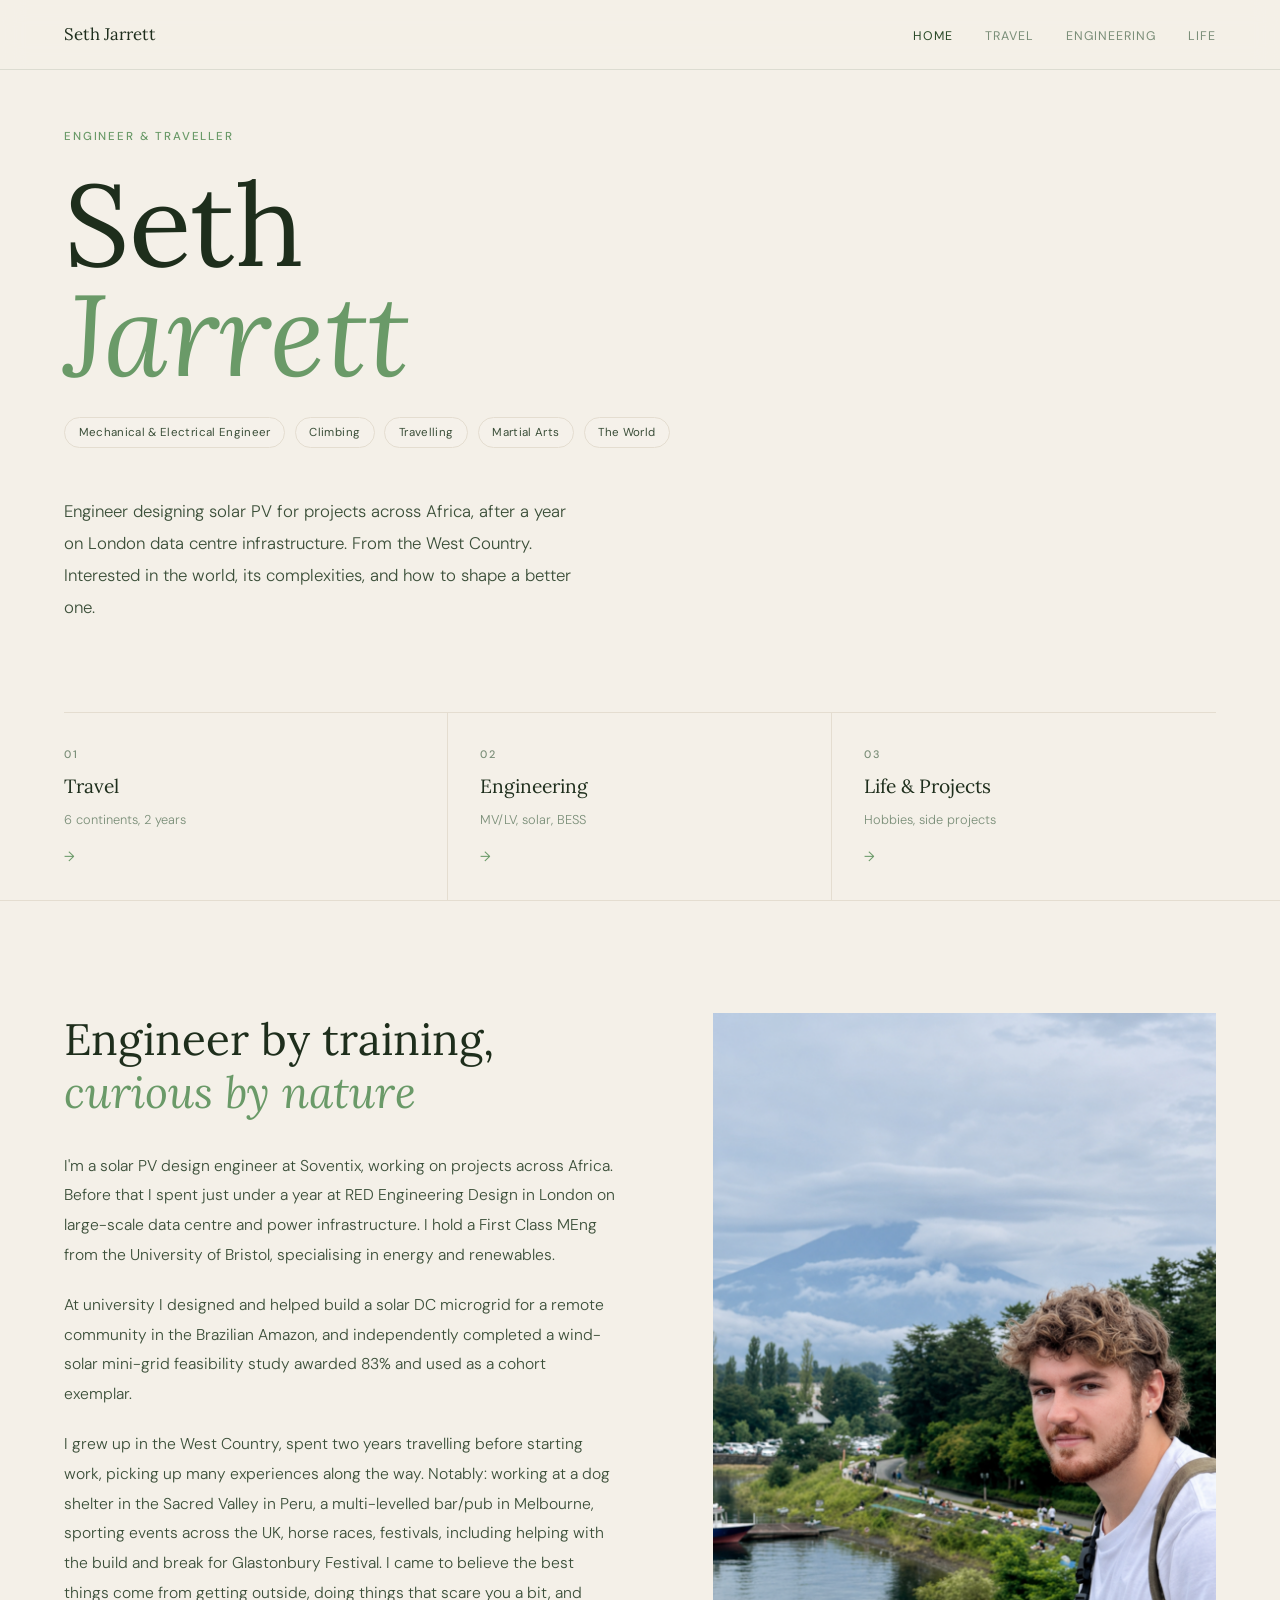
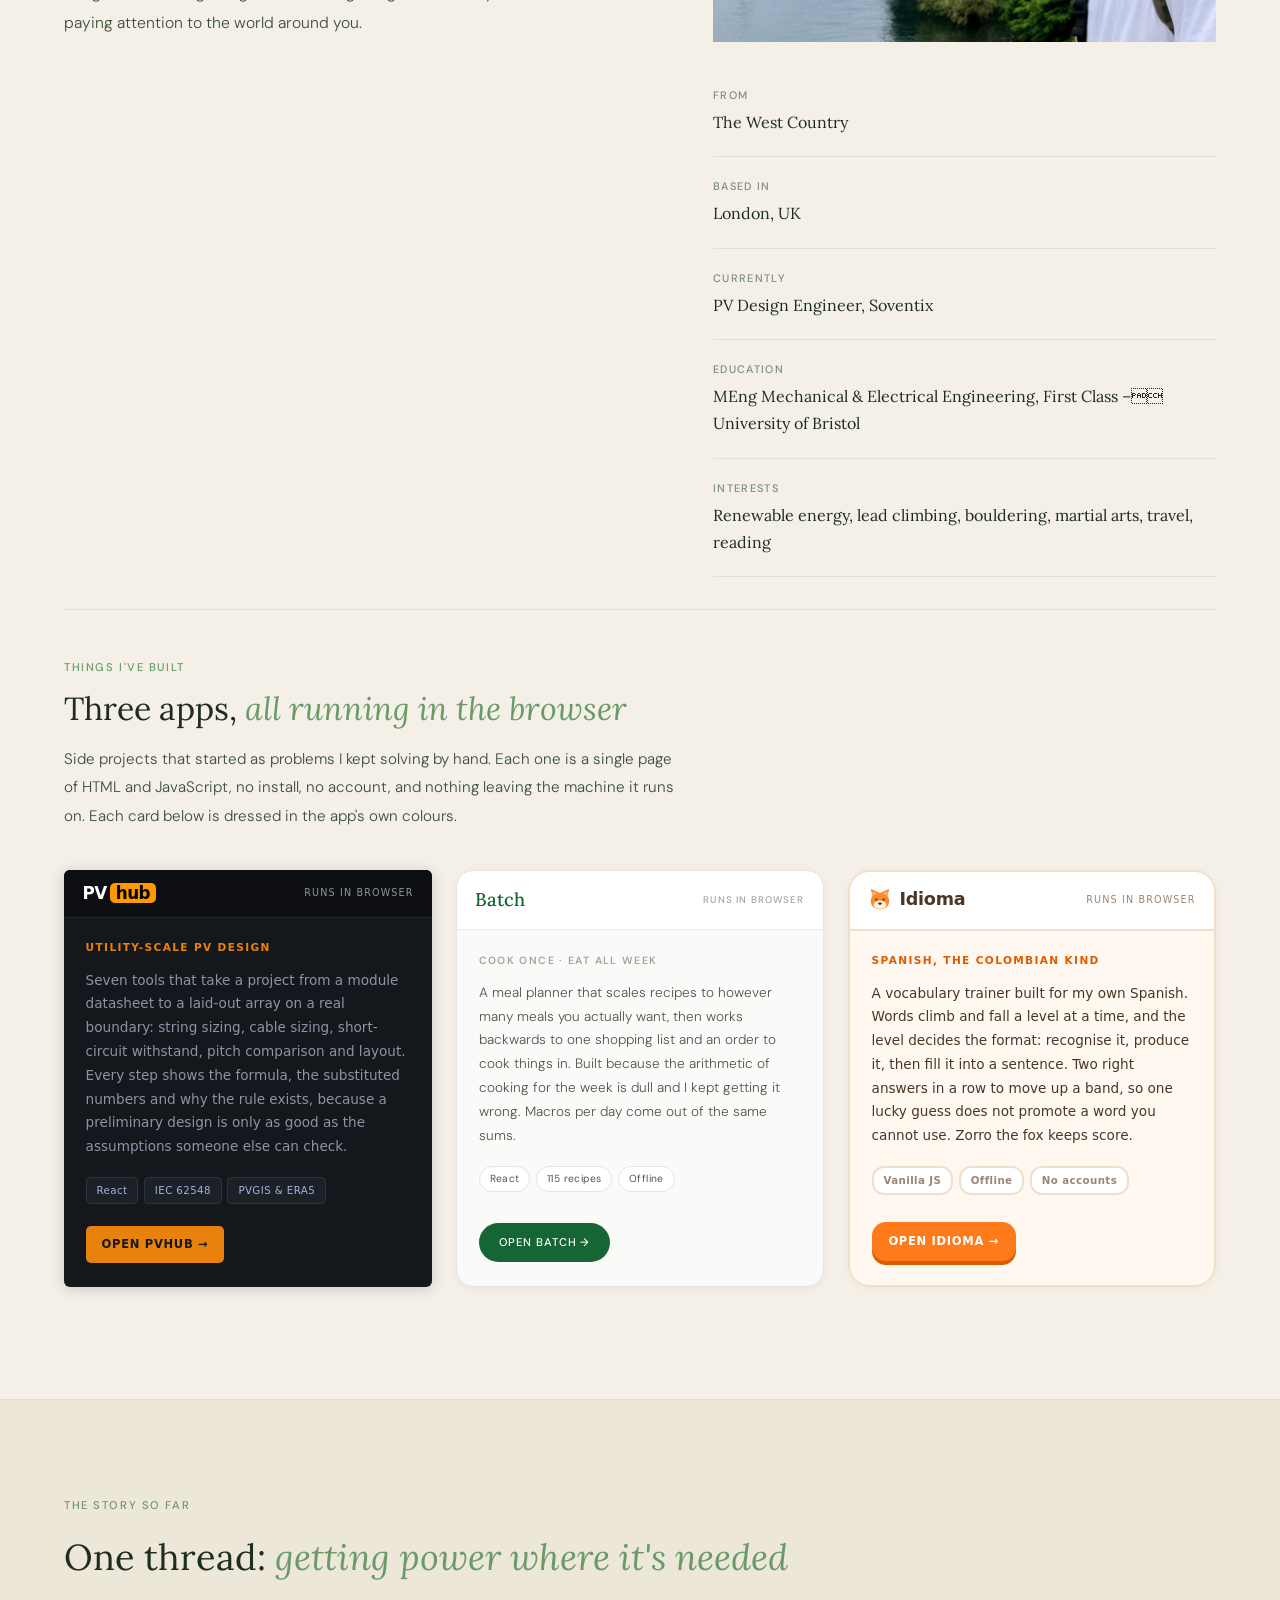
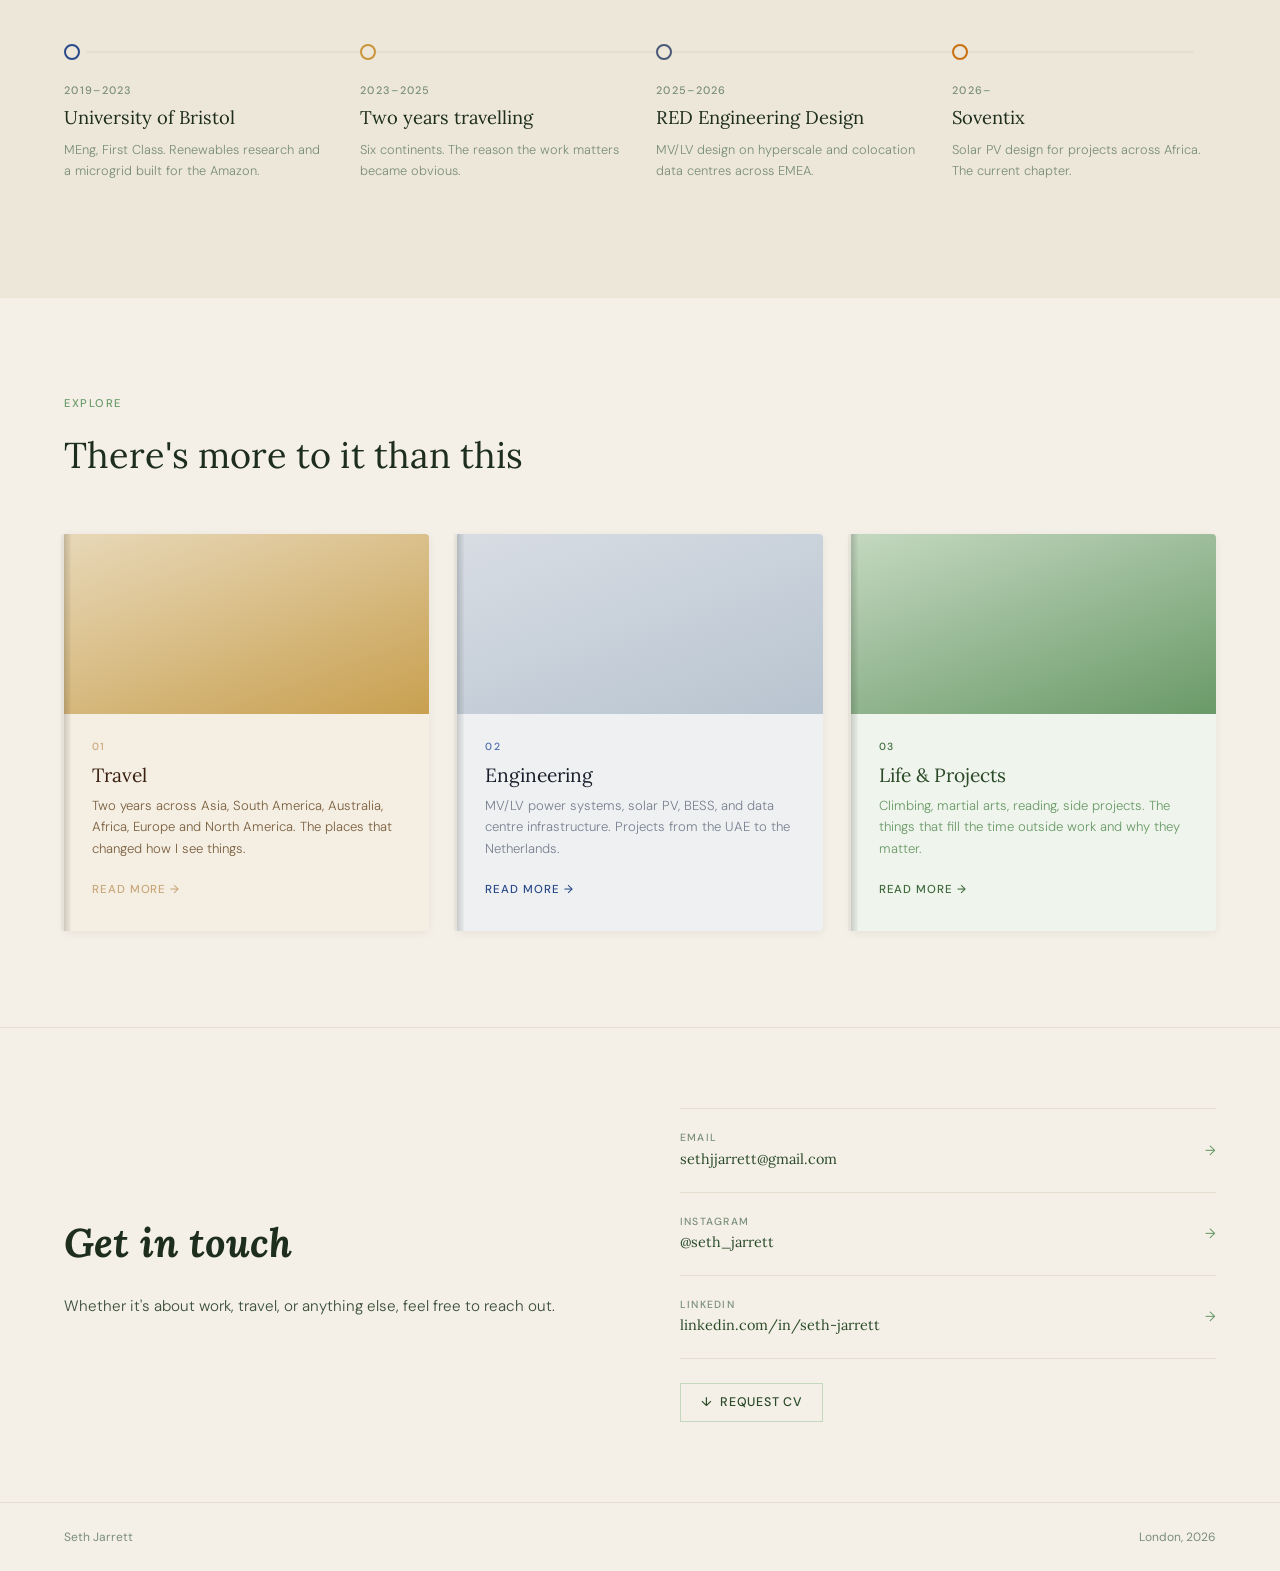
==== commit 668239bb: "Add a "things I've built" block to the About section Shows PVhub, Batch and Idioma as three cards in" ====
--- a/index.html
+++ b/index.html
@@ -48,6 +48,66 @@
 .fact-label{font-size:0.68rem;font-weight:500;letter-spacing:0.12em;text-transform:uppercase;color:var(--ink-muted);margin-bottom:0.3rem;}
 .fact-value{font-family:var(--serif);font-size:1rem;color:var(--ink);}
 
+/* THINGS I'VE BUILT -- each card borrows the palette and type of the app itself */
+.about{row-gap:2rem;}
+.built{grid-column:1/-1;padding-top:3rem;border-top:1px solid var(--stone3);}
+.built-eyebrow{font-size:0.7rem;font-weight:500;letter-spacing:0.14em;text-transform:uppercase;color:var(--green-light);margin-bottom:0.75rem;}
+.built-title{font-family:var(--serif);font-size:clamp(1.35rem,2.8vw,2rem);font-weight:400;color:var(--ink);line-height:1.25;margin-bottom:1rem;}
+.built-title em{font-style:italic;color:var(--green-light);}
+.built-intro{font-size:0.95rem;color:var(--ink-soft);font-weight:300;line-height:1.85;max-width:620px;margin-bottom:2.5rem;}
+.built-grid{display:grid;grid-template-columns:repeat(3,1fr);gap:1.5rem;align-items:stretch;}
+
+.app-card{display:flex;flex-direction:column;text-decoration:none;overflow:hidden;transition:transform 0.35s cubic-bezier(0.22,1,0.36,1),box-shadow 0.35s ease;}
+.app-card:hover{transform:translateY(-5px);}
+.app-chrome{display:flex;align-items:center;justify-content:space-between;gap:1rem;padding:0.85rem 1.15rem;}
+.app-mark{display:flex;align-items:center;}
+.app-chrome-note{font-size:0.6rem;font-weight:500;letter-spacing:0.12em;text-transform:uppercase;white-space:nowrap;}
+.app-body{display:flex;flex-direction:column;flex:1;padding:1.35rem 1.35rem 1.5rem;}
+.app-tagline{font-size:0.66rem;font-weight:600;letter-spacing:0.13em;text-transform:uppercase;margin-bottom:0.7rem;}
+.app-desc{font-size:0.85rem;line-height:1.75;font-weight:300;margin-bottom:1.15rem;}
+.app-tags{display:flex;flex-wrap:wrap;gap:0.35rem;margin-bottom:1.4rem;}
+.app-tag{font-size:0.64rem;letter-spacing:0.04em;padding:0.22rem 0.62rem;}
+.app-cta{margin-top:auto;align-self:flex-start;}
+
+/* PVhub -- dark instrument panel, amber accent, as the app boots */
+.app-pvhub{background:#14171c;border-radius:6px;font-family:system-ui,-apple-system,"Segoe UI",sans-serif;box-shadow:0 2px 14px rgba(20,23,28,0.18);}
+.app-pvhub:hover{box-shadow:0 16px 34px rgba(20,23,28,0.30);}
+.app-pvhub .app-chrome{background:#0d0f12;border-bottom:1px solid #22272f;}
+.app-pvhub .app-mark{font:800 1.05rem system-ui,sans-serif;letter-spacing:-0.5px;color:#fff;align-items:baseline;}
+.app-pvhub .app-mark s{text-decoration:none;color:#000;background:#f90;border-radius:5px;padding:0 6px;margin-left:3px;}
+.app-pvhub .app-chrome-note{color:#8b95a3;}
+.app-pvhub .app-tagline{color:#e8820c;}
+.app-pvhub .app-desc{color:#8b95a3;}
+.app-pvhub .app-tag{color:#9fb4d8;background:#1c2128;border:1px solid #2c333d;border-radius:4px;}
+.app-pvhub .app-cta{font-size:0.72rem;font-weight:600;letter-spacing:0.06em;text-transform:uppercase;color:#14171c;background:#e8820c;border-radius:5px;padding:0.55rem 1rem;transition:background 0.2s;}
+.app-pvhub:hover .app-cta{background:#f90;}
+
+/* Batch -- warm stone and deep green, round pills, as the app reads */
+.app-batch{background:#FAFAF9;border:1px solid #E7E5E4;border-radius:18px;font-family:var(--sans);box-shadow:0 2px 10px rgba(28,25,23,0.05);}
+.app-batch:hover{box-shadow:0 16px 30px rgba(28,25,23,0.11);}
+.app-batch .app-chrome{background:#fff;border-bottom:1px solid #EFEDEB;}
+.app-batch .app-mark{font-family:var(--serif);font-size:1.15rem;font-weight:500;color:#166534;letter-spacing:-0.01em;}
+.app-batch .app-chrome-note{color:#A8A29E;}
+.app-batch .app-tagline{color:#A8A29E;}
+.app-batch .app-desc{color:#57534E;}
+.app-batch .app-tag{color:#57534E;background:#fff;border:1px solid #E7E5E4;border-radius:999px;}
+.app-batch .app-cta{font-size:0.7rem;font-weight:500;letter-spacing:0.08em;text-transform:uppercase;color:#fff;background:#166534;border-radius:999px;padding:0.62rem 1.25rem;transition:background 0.2s;}
+.app-batch:hover .app-cta{background:#14532D;}
+
+/* Idioma -- cream and orange, fat radii, buttons on a slab, as the app plays */
+.app-idioma{background:#fff8f0;border:2px solid #f0dfcc;border-radius:22px;font-family:ui-rounded,"SF Pro Rounded","Varela Round","Quicksand","Nunito","Trebuchet MS",system-ui,sans-serif;box-shadow:0 2px 10px rgba(217,92,0,0.06);}
+.app-idioma:hover{box-shadow:0 16px 30px rgba(217,92,0,0.14);}
+.app-idioma .app-chrome{background:#fff;border-bottom:2px solid #f0dfcc;}
+.app-idioma .app-mark{font-weight:800;font-size:1.1rem;letter-spacing:-0.3px;color:#4b3626;gap:0.45rem;}
+.app-idioma .app-fox{width:24px;height:24px;display:block;flex-shrink:0;}
+.app-idioma .app-chrome-note{color:#9b8574;}
+.app-idioma .app-tagline{color:#d95c00;}
+.app-idioma .app-desc{color:#4b3626;}
+.app-idioma .app-tag{color:#9b8574;background:#fff;border:2px solid #f0dfcc;border-radius:12px;font-weight:700;}
+.app-idioma .app-cta{font-weight:800;font-size:0.72rem;letter-spacing:0.06em;text-transform:uppercase;color:#fff;background:#ff7a1a;border-radius:14px;padding:0.6rem 1.05rem;box-shadow:0 4px 0 #d95c00;transition:transform 0.06s,box-shadow 0.06s,filter 0.12s;}
+.app-idioma:hover .app-cta{filter:brightness(1.05);}
+.app-idioma:active .app-cta{transform:translateY(4px);box-shadow:0 0 0 #d95c00;}
+
 .photo-hero{width:100%;height:100%;object-fit:cover;display:block;}
 .photo-placeholder{width:100%;height:100%;background:linear-gradient(160deg,var(--stone3) 0%,var(--stone2) 60%,var(--green-pale) 100%);display:flex;flex-direction:column;align-items:center;justify-content:center;gap:1rem;}
 .placeholder-text{font-size:0.75rem;letter-spacing:0.12em;text-transform:uppercase;color:var(--ink-muted);opacity:0.5;}
@@ -72,7 +132,7 @@
 /* a hint of "pages" revealed behind the lifting cover */
 .chapter-swatch::after{content:'';position:absolute;inset:0;background:linear-gradient(to right,rgba(255,255,255,0.5),transparent 30%);opacity:0;transition:opacity 0.5s ease;}
 .chapter-card:hover .chapter-swatch::after{opacity:1;}
-@media(prefers-reduced-motion:reduce){.chapter-card,.chapter-swatch{transition:none;}.chapter-card:hover .chapter-swatch{transform:none;}}
+@media(prefers-reduced-motion:reduce){.chapter-card,.chapter-swatch,.app-card{transition:none;}.chapter-card:hover .chapter-swatch{transform:none;}.app-card:hover{transform:none;}}
 .chapter-body{padding:1.5rem 1.75rem 2rem;}
 .chapter-num{font-size:0.65rem;font-weight:500;letter-spacing:0.14em;text-transform:uppercase;margin-bottom:0.5rem;}
 .chapter-name{font-family:var(--serif);font-size:1.2rem;margin-bottom:0.5rem;line-height:1.2;}
@@ -180,6 +240,8 @@
   .hero-bottom{grid-template-columns:1fr;}
   .hero-nav-card,.hero-nav-card:nth-child(2),.hero-nav-card:last-child{padding:1.25rem 0;border-right:none;border-bottom:1px solid var(--stone3);}
   .about{padding:4rem 1.5rem;grid-template-columns:1fr;gap:3rem;}
+  .built{margin-top:0;padding-top:2.5rem;}
+  .built-grid{grid-template-columns:1fr;}
   .facts-row{padding:2rem 1.5rem;grid-template-columns:1fr 1fr;}
   .chapters{padding:4rem 1.5rem;}
   .chapters-grid{grid-template-columns:1fr;}
@@ -260,6 +322,71 @@
     <div class="fact"><div class="fact-label">Currently</div><div class="fact-value" id="fact-currently">PV Design Engineer, Soventix</div></div>
     <div class="fact"><div class="fact-label">Education</div><div class="fact-value" id="fact-education">MEng Mechanical &amp; Electrical Engineering, First Class -- University of Bristol</div></div>
     <div class="fact"><div class="fact-label">Interests</div><div class="fact-value" id="fact-interests">Renewable energy, lead climbing, bouldering, martial arts, travel, reading</div></div>
+  </div>
+
+  <div class="built fade" id="built">
+    <p class="built-eyebrow">Things I've built</p>
+    <h2 class="built-title">Three apps, <em>all running in the browser</em></h2>
+    <p class="built-intro">Side projects that started as problems I kept solving by hand. Each one is a single page of HTML and JavaScript, no install, no account, and nothing leaving the machine it runs on. Each card below is dressed in the app's own colours.</p>
+    <div class="built-grid">
+
+      <a class="app-card app-pvhub" href="https://sethjjarrett-cell.github.io/PVHub/" target="_blank" rel="noopener">
+        <div class="app-chrome">
+          <span class="app-mark"><b>PV</b><s>hub</s></span>
+          <span class="app-chrome-note">Runs in browser</span>
+        </div>
+        <div class="app-body">
+          <p class="app-tagline">Utility-scale PV design</p>
+          <p class="app-desc">Seven tools that take a project from a module datasheet to a laid-out array on a real boundary: string sizing, cable sizing, short-circuit withstand, pitch comparison and layout. Every step shows the formula, the substituted numbers and why the rule exists, because a preliminary design is only as good as the assumptions someone else can check.</p>
+          <div class="app-tags"><span class="app-tag">React</span><span class="app-tag">IEC 62548</span><span class="app-tag">PVGIS &amp; ERA5</span></div>
+          <span class="app-cta">Open PVhub &#8594;</span>
+        </div>
+      </a>
+
+      <a class="app-card app-batch" href="https://sethjjarrett-cell.github.io/batch/" target="_blank" rel="noopener">
+        <div class="app-chrome">
+          <span class="app-mark">Batch</span>
+          <span class="app-chrome-note">Runs in browser</span>
+        </div>
+        <div class="app-body">
+          <p class="app-tagline">Cook once &middot; eat all week</p>
+          <p class="app-desc">A meal planner that scales recipes to however many meals you actually want, then works backwards to one shopping list and an order to cook things in. Built because the arithmetic of cooking for the week is dull and I kept getting it wrong. Macros per day come out of the same sums.</p>
+          <div class="app-tags"><span class="app-tag">React</span><span class="app-tag">115 recipes</span><span class="app-tag">Offline</span></div>
+          <span class="app-cta">Open Batch &#8594;</span>
+        </div>
+      </a>
+
+      <a class="app-card app-idioma" href="https://sethjjarrett-cell.github.io/idioma/" target="_blank" rel="noopener">
+        <div class="app-chrome">
+          <span class="app-mark">
+            <svg class="app-fox" viewBox="0 0 120 120" aria-hidden="true" focusable="false">
+              <g stroke-linejoin="round" stroke-linecap="round">
+                <path d="M30 46 L18 10 L52 26 Z" fill="#ff8a2b" stroke="#ff8a2b" stroke-width="7"/>
+                <path d="M90 46 L102 10 L68 26 Z" fill="#ff8a2b" stroke="#ff8a2b" stroke-width="7"/>
+                <path d="M32 40 L25 21 L44 29 Z" fill="#ffc79a" stroke="#ffc79a" stroke-width="4"/>
+                <path d="M88 40 L95 21 L76 29 Z" fill="#ffc79a" stroke="#ffc79a" stroke-width="4"/>
+                <path d="M60 24 C88 24 106 44 106 66 C106 90 86 106 60 106 C34 106 14 90 14 66 C14 44 32 24 60 24 Z" fill="#ff8a2b"/>
+                <path d="M60 64 C80 64 92 74 92 85 C92 96 78 104 60 104 C42 104 28 96 28 85 C28 74 40 64 60 64 Z" fill="#fff3e6"/>
+                <circle cx="42" cy="58" r="6" fill="#4a2c15"/>
+                <circle cx="78" cy="58" r="6" fill="#4a2c15"/>
+                <circle cx="44" cy="56" r="2" fill="#fff"/>
+                <circle cx="80" cy="56" r="2" fill="#fff"/>
+                <path d="M60 72 c6 0 9 2 9 5 c0 4 -5 7 -9 7 c-4 0 -9 -3 -9 -7 c0 -3 3 -5 9 -5 z" fill="#4a2c15"/>
+              </g>
+            </svg>
+            <span>Idioma</span>
+          </span>
+          <span class="app-chrome-note">Runs in browser</span>
+        </div>
+        <div class="app-body">
+          <p class="app-tagline">Spanish, the Colombian kind</p>
+          <p class="app-desc">A vocabulary trainer built for my own Spanish. Words climb and fall a level at a time, and the level decides the format: recognise it, produce it, then fill it into a sentence. Two right answers in a row to move up a band, so one lucky guess does not promote a word you cannot use. Zorro the fox keeps score.</p>
+          <div class="app-tags"><span class="app-tag">Vanilla JS</span><span class="app-tag">Offline</span><span class="app-tag">No accounts</span></div>
+          <span class="app-cta">Open Idioma &#8594;</span>
+        </div>
+      </a>
+
+    </div>
   </div>
 </section>
 
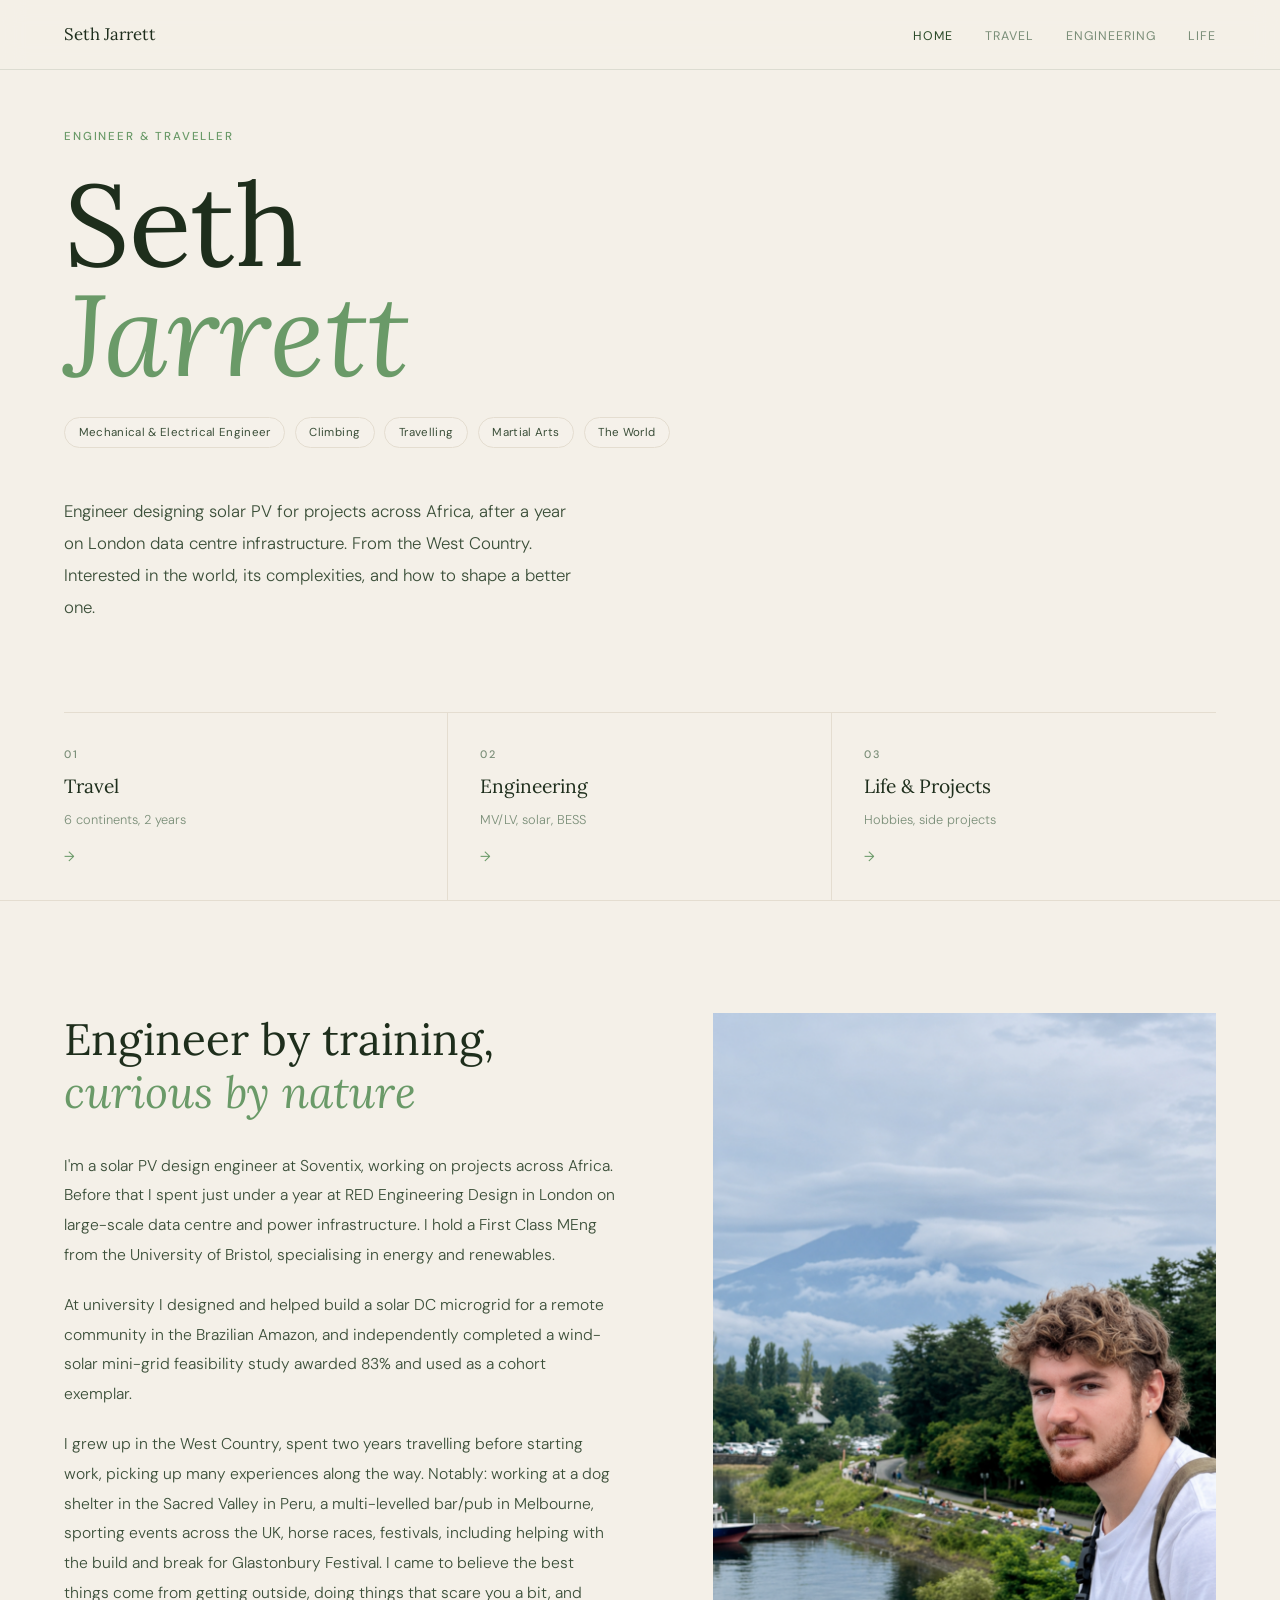
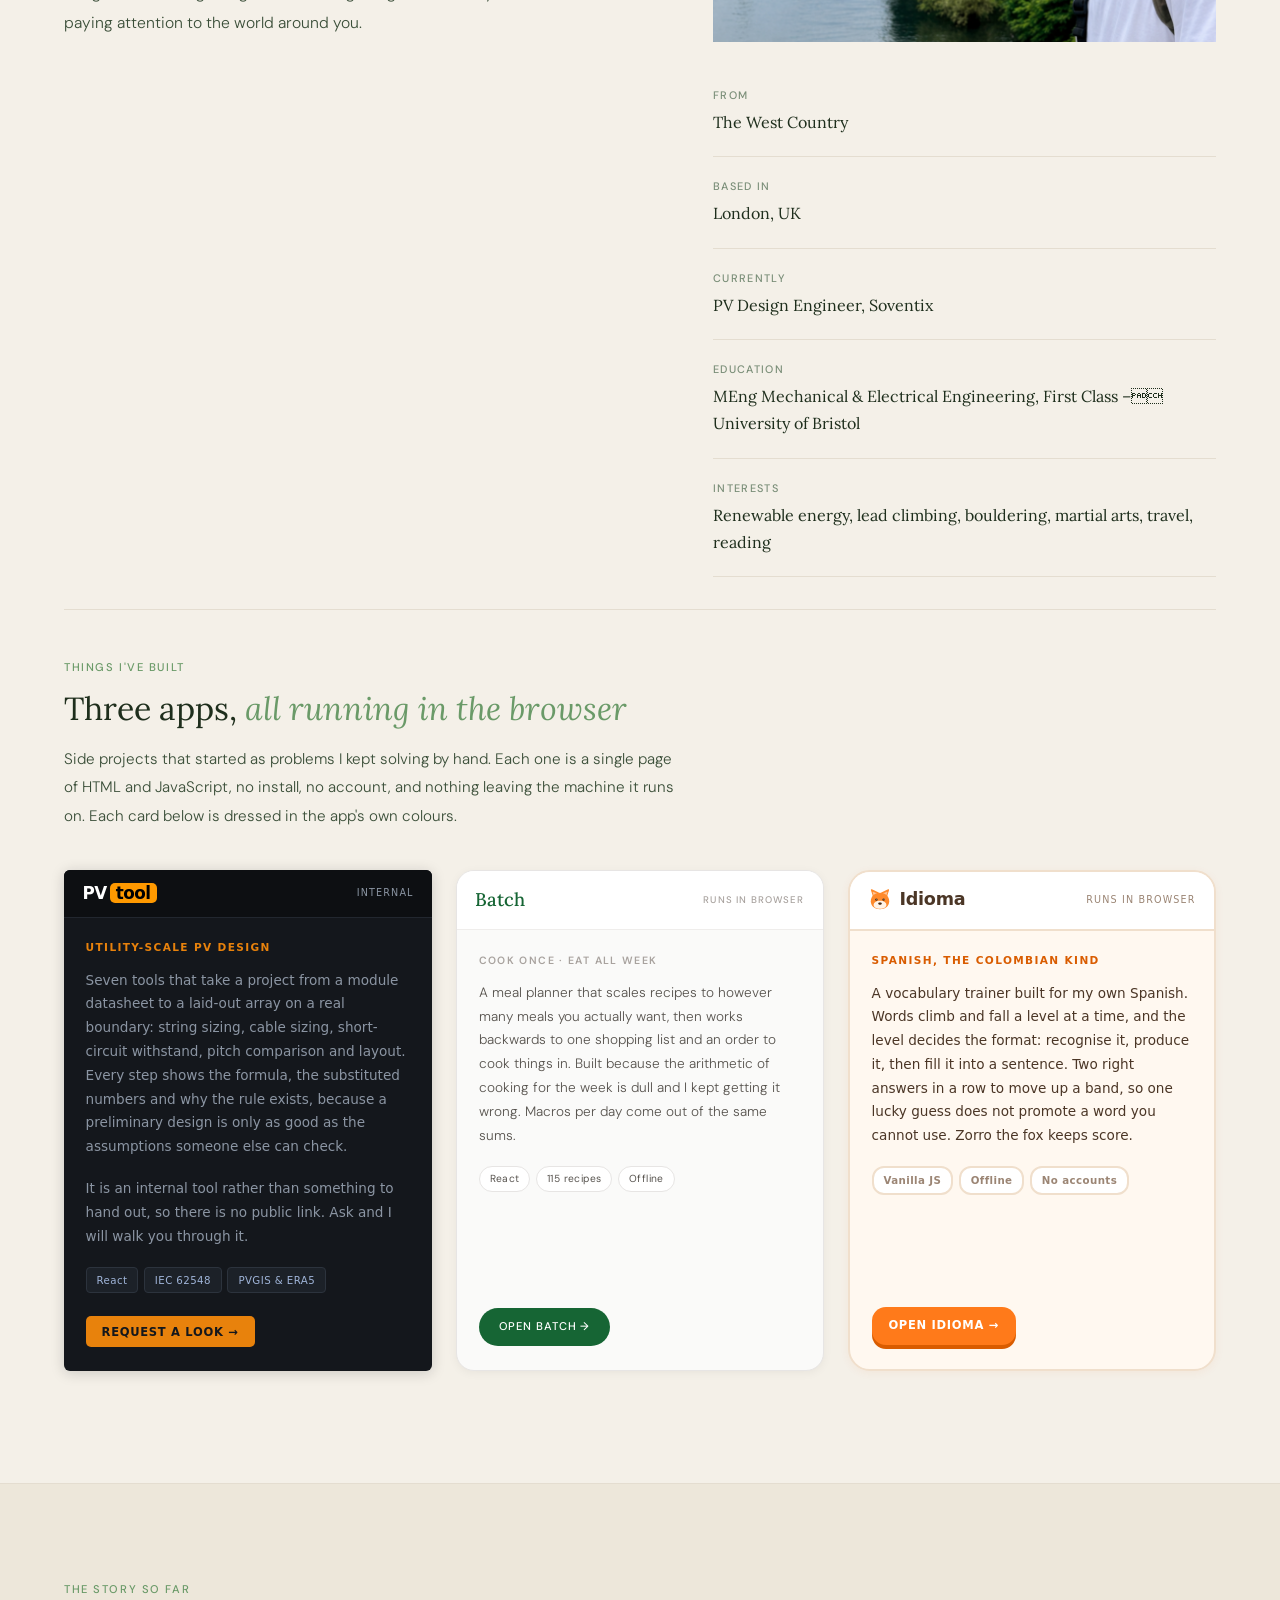
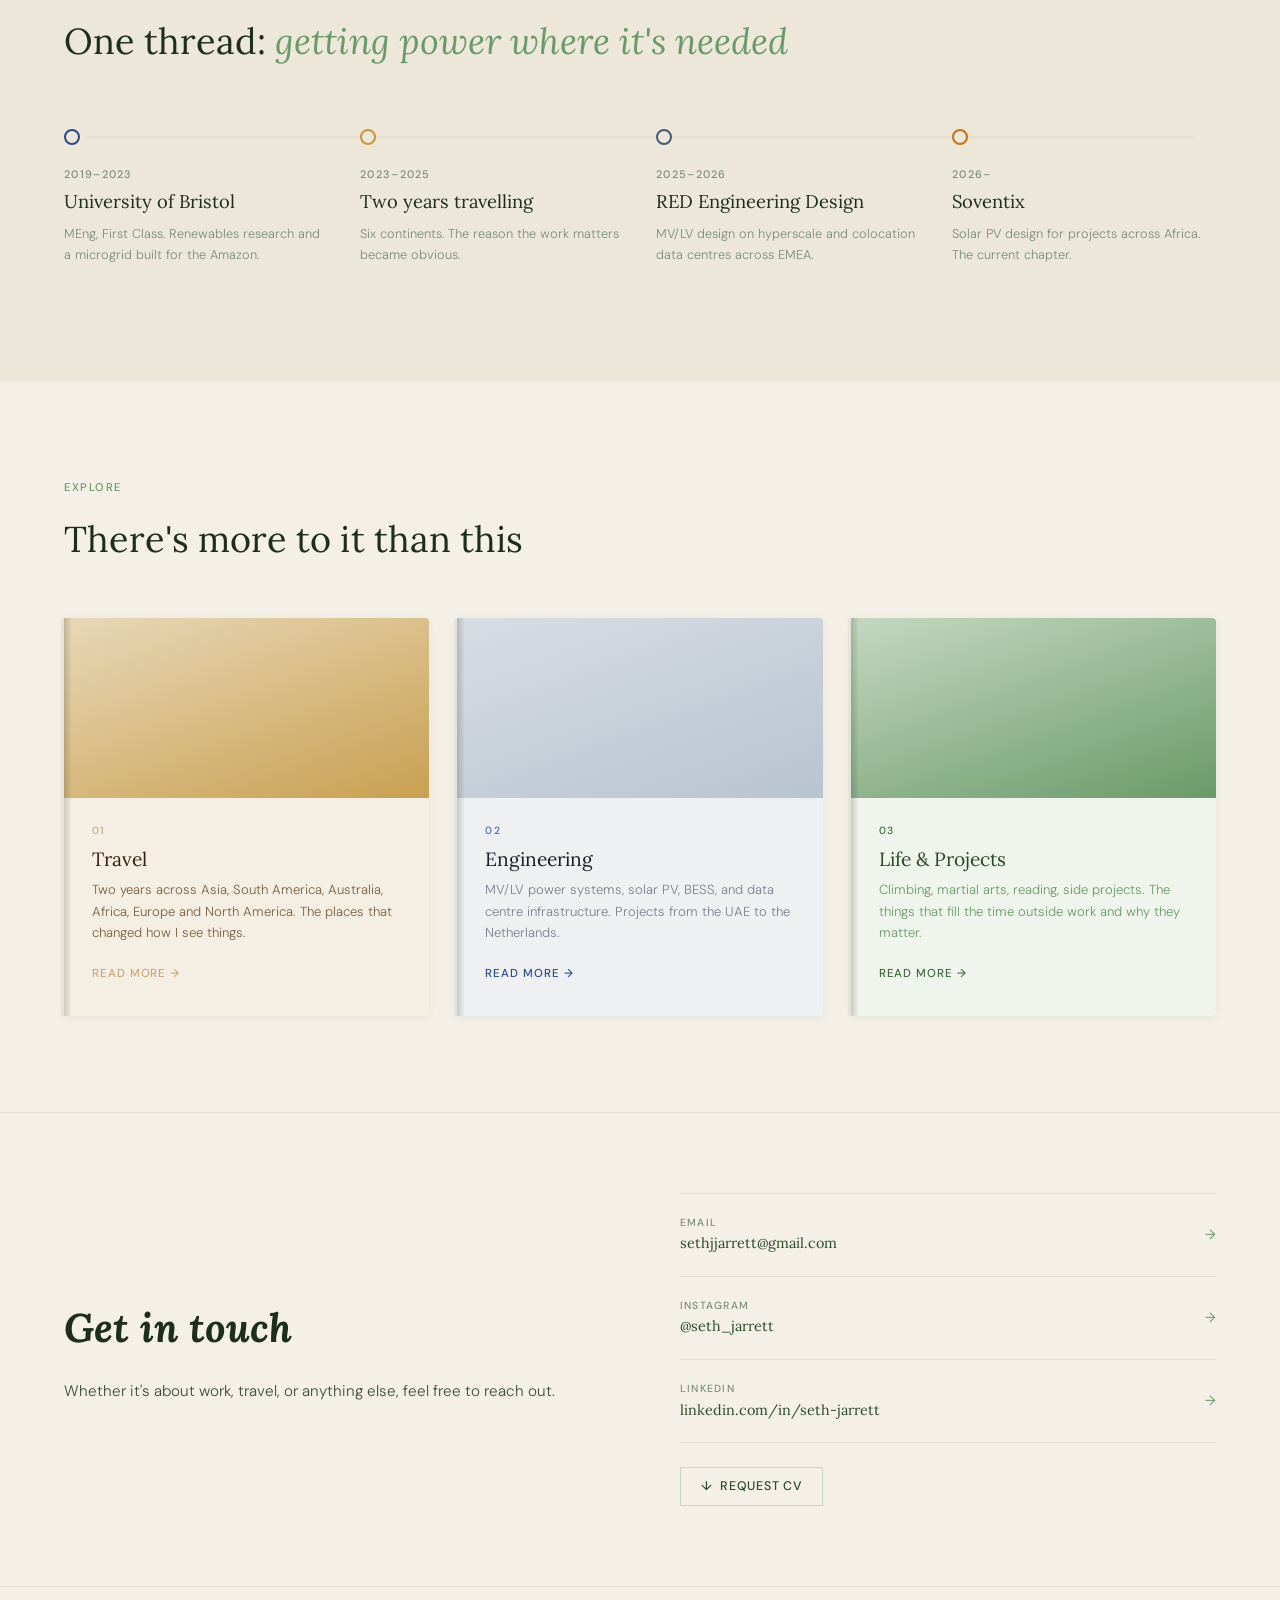
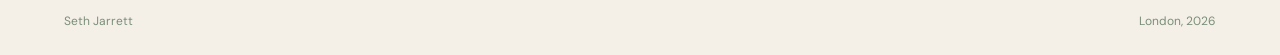
==== commit cc10461a: "Call it the PV tool, and gate it behind a request Renames PVhub to "PV tool" on the home and enginee" ====
--- a/index.html
+++ b/index.html
@@ -58,7 +58,8 @@
 .built-grid{display:grid;grid-template-columns:repeat(3,1fr);gap:1.5rem;align-items:stretch;}
 
 .app-card{display:flex;flex-direction:column;text-decoration:none;overflow:hidden;transition:transform 0.35s cubic-bezier(0.22,1,0.36,1),box-shadow 0.35s ease;}
-.app-card:hover{transform:translateY(-5px);}
+a.app-card:hover{transform:translateY(-5px);}
+.app-pv:hover .app-cta,.app-pv .app-cta:hover{background:#f90;}
 .app-chrome{display:flex;align-items:center;justify-content:space-between;gap:1rem;padding:0.85rem 1.15rem;}
 .app-mark{display:flex;align-items:center;}
 .app-chrome-note{font-size:0.6rem;font-weight:500;letter-spacing:0.12em;text-transform:uppercase;white-space:nowrap;}
@@ -68,19 +69,19 @@
 .app-tags{display:flex;flex-wrap:wrap;gap:0.35rem;margin-bottom:1.4rem;}
 .app-tag{font-size:0.64rem;letter-spacing:0.04em;padding:0.22rem 0.62rem;}
 .app-cta{margin-top:auto;align-self:flex-start;}
-
-/* PVhub -- dark instrument panel, amber accent, as the app boots */
-.app-pvhub{background:#14171c;border-radius:6px;font-family:system-ui,-apple-system,"Segoe UI",sans-serif;box-shadow:0 2px 14px rgba(20,23,28,0.18);}
-.app-pvhub:hover{box-shadow:0 16px 34px rgba(20,23,28,0.30);}
-.app-pvhub .app-chrome{background:#0d0f12;border-bottom:1px solid #22272f;}
-.app-pvhub .app-mark{font:800 1.05rem system-ui,sans-serif;letter-spacing:-0.5px;color:#fff;align-items:baseline;}
-.app-pvhub .app-mark s{text-decoration:none;color:#000;background:#f90;border-radius:5px;padding:0 6px;margin-left:3px;}
-.app-pvhub .app-chrome-note{color:#8b95a3;}
-.app-pvhub .app-tagline{color:#e8820c;}
-.app-pvhub .app-desc{color:#8b95a3;}
-.app-pvhub .app-tag{color:#9fb4d8;background:#1c2128;border:1px solid #2c333d;border-radius:4px;}
-.app-pvhub .app-cta{font-size:0.72rem;font-weight:600;letter-spacing:0.06em;text-transform:uppercase;color:#14171c;background:#e8820c;border-radius:5px;padding:0.55rem 1rem;transition:background 0.2s;}
-.app-pvhub:hover .app-cta{background:#f90;}
+button.app-cta{font-family:inherit;border:none;cursor:pointer;}
+
+/* PV tool -- dark instrument panel, amber accent, as the app boots */
+.app-pv{background:#14171c;border-radius:6px;font-family:system-ui,-apple-system,"Segoe UI",sans-serif;box-shadow:0 2px 14px rgba(20,23,28,0.18);}
+.app-pv:hover{box-shadow:0 16px 34px rgba(20,23,28,0.30);}
+.app-pv .app-chrome{background:#0d0f12;border-bottom:1px solid #22272f;}
+.app-pv .app-mark{font:800 1.05rem system-ui,sans-serif;letter-spacing:-0.5px;color:#fff;align-items:baseline;}
+.app-pv .app-mark s{text-decoration:none;color:#000;background:#f90;border-radius:5px;padding:0 6px;margin-left:3px;}
+.app-pv .app-chrome-note{color:#8b95a3;}
+.app-pv .app-tagline{color:#e8820c;}
+.app-pv .app-desc{color:#8b95a3;}
+.app-pv .app-tag{color:#9fb4d8;background:#1c2128;border:1px solid #2c333d;border-radius:4px;}
+.app-pv .app-cta{font-size:0.72rem;font-weight:600;letter-spacing:0.06em;text-transform:uppercase;color:#14171c;background:#e8820c;border-radius:5px;padding:0.55rem 1rem;transition:background 0.2s;}
 
 /* Batch -- warm stone and deep green, round pills, as the app reads */
 .app-batch{background:#FAFAF9;border:1px solid #E7E5E4;border-radius:18px;font-family:var(--sans);box-shadow:0 2px 10px rgba(28,25,23,0.05);}
@@ -132,7 +133,7 @@
 /* a hint of "pages" revealed behind the lifting cover */
 .chapter-swatch::after{content:'';position:absolute;inset:0;background:linear-gradient(to right,rgba(255,255,255,0.5),transparent 30%);opacity:0;transition:opacity 0.5s ease;}
 .chapter-card:hover .chapter-swatch::after{opacity:1;}
-@media(prefers-reduced-motion:reduce){.chapter-card,.chapter-swatch,.app-card{transition:none;}.chapter-card:hover .chapter-swatch{transform:none;}.app-card:hover{transform:none;}}
+@media(prefers-reduced-motion:reduce){.chapter-card,.chapter-swatch,.app-card{transition:none;}.chapter-card:hover .chapter-swatch{transform:none;}a.app-card:hover{transform:none;}}
 .chapter-body{padding:1.5rem 1.75rem 2rem;}
 .chapter-num{font-size:0.65rem;font-weight:500;letter-spacing:0.14em;text-transform:uppercase;margin-bottom:0.5rem;}
 .chapter-name{font-family:var(--serif);font-size:1.2rem;margin-bottom:0.5rem;line-height:1.2;}
@@ -330,18 +331,19 @@
     <p class="built-intro">Side projects that started as problems I kept solving by hand. Each one is a single page of HTML and JavaScript, no install, no account, and nothing leaving the machine it runs on. Each card below is dressed in the app's own colours.</p>
     <div class="built-grid">
 
-      <a class="app-card app-pvhub" href="https://sethjjarrett-cell.github.io/PVHub/" target="_blank" rel="noopener">
+      <div class="app-card app-pv">
         <div class="app-chrome">
-          <span class="app-mark"><b>PV</b><s>hub</s></span>
-          <span class="app-chrome-note">Runs in browser</span>
+          <span class="app-mark"><b>PV</b><s>tool</s></span>
+          <span class="app-chrome-note">Internal</span>
         </div>
         <div class="app-body">
           <p class="app-tagline">Utility-scale PV design</p>
           <p class="app-desc">Seven tools that take a project from a module datasheet to a laid-out array on a real boundary: string sizing, cable sizing, short-circuit withstand, pitch comparison and layout. Every step shows the formula, the substituted numbers and why the rule exists, because a preliminary design is only as good as the assumptions someone else can check.</p>
+          <p class="app-desc">It is an internal tool rather than something to hand out, so there is no public link. Ask and I will walk you through it.</p>
           <div class="app-tags"><span class="app-tag">React</span><span class="app-tag">IEC 62548</span><span class="app-tag">PVGIS &amp; ERA5</span></div>
-          <span class="app-cta">Open PVhub &#8594;</span>
+          <button class="app-cta" onclick="document.getElementById('accessOverlay').classList.add('open')">Request a look &#8594;</button>
         </div>
-      </a>
+      </div>
 
       <a class="app-card app-batch" href="https://sethjjarrett-cell.github.io/batch/" target="_blank" rel="noopener">
         <div class="app-chrome">
@@ -506,6 +508,26 @@
   </div>
 </div>
 
+<div class="cv-overlay" id="accessOverlay" onclick="if(event.target===this)this.classList.remove('open')">
+  <div class="cv-modal">
+    <button class="cv-close" onclick="document.getElementById('accessOverlay').classList.remove('open')">&times;</button>
+    <p class="cv-eyebrow">PV tool</p>
+    <h2 class="cv-title">Ask for a look</h2>
+    <p class="cv-sub">It is an internal design tool, so access goes out case by case. Leave your name and email with a line on what you are after and I'll come back to you.</p>
+    <div class="cv-form" id="accessForm">
+      <input class="cv-input" type="text" id="accessName" placeholder="Your name" required>
+      <input class="cv-input" type="email" id="accessEmail" placeholder="Your email" required>
+      <input class="cv-input" type="text" id="accessContext" placeholder="Company / what you'd use it for (optional)">
+      <button class="cv-submit" onclick="submitAccess()">Send request &nbsp;&#8594;</button>
+    </div>
+    <div class="cv-done" id="accessDone">
+      <div class="cv-done-check">&#10003;</div>
+      <div class="cv-done-title">Request received</div>
+      <div class="cv-done-sub">I'll be in touch within a couple of days.</div>
+    </div>
+  </div>
+</div>
+
 <footer>
   <span class="footer-text">Seth Jarrett</span>
   <span class="footer-text">London, 2026</span>
@@ -515,7 +537,7 @@
 const obs=new IntersectionObserver(entries=>entries.forEach((e,i)=>{if(e.isIntersecting){setTimeout(()=>e.target.classList.add('in'),i*100);obs.unobserve(e.target);}}),{threshold:0.1});
 document.querySelectorAll('.fade').forEach(el=>obs.observe(el));
 
-document.addEventListener('keydown',e=>{if(e.key==='Escape')document.getElementById('cvOverlay').classList.remove('open');});
+document.addEventListener('keydown',e=>{if(e.key==='Escape')document.querySelectorAll('.cv-overlay').forEach(o=>o.classList.remove('open'));});
 
 const track=document.getElementById('pathTrack');
 if(track){
@@ -540,6 +562,17 @@
   })
   .catch(() => { /* content.json not found — hardcoded content displays instead */ });
 
+function submitAccess(){
+  const name=document.getElementById('accessName').value.trim();
+  const email=document.getElementById('accessEmail').value.trim();
+  if(!name||!email){alert('Please fill in your name and email.');return;}
+  const subject=encodeURIComponent('PV tool access request from '+name);
+  const body=encodeURIComponent('Name: '+name+'\nEmail: '+email+'\nContext: '+(document.getElementById('accessContext').value.trim()||'Not provided'));
+  window.location.href='mailto:sethjjarrett@gmail.com?subject='+subject+'&body='+body;
+  document.getElementById('accessForm').style.display='none';
+  document.getElementById('accessDone').style.display='block';
+}
+
 function submitCV(){
   const name=document.getElementById('cvName').value.trim();
   const email=document.getElementById('cvEmail').value.trim();
